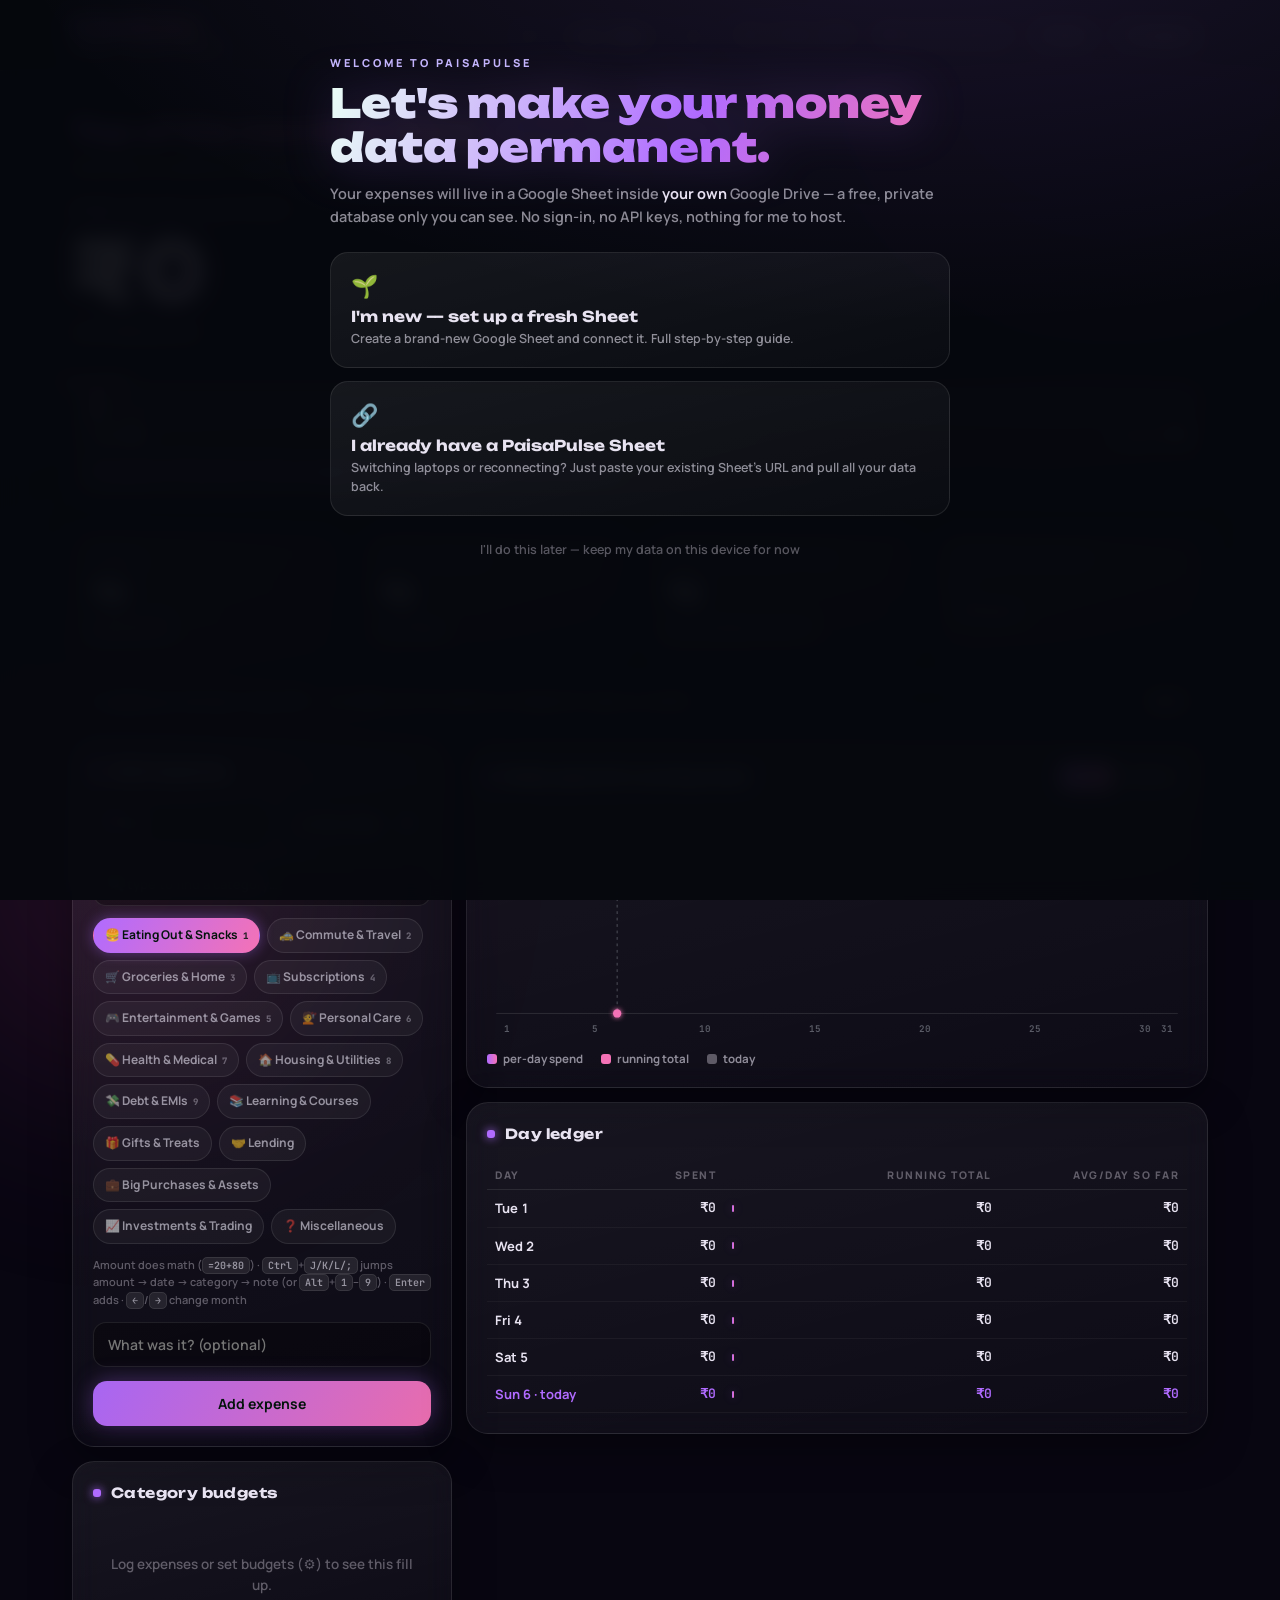
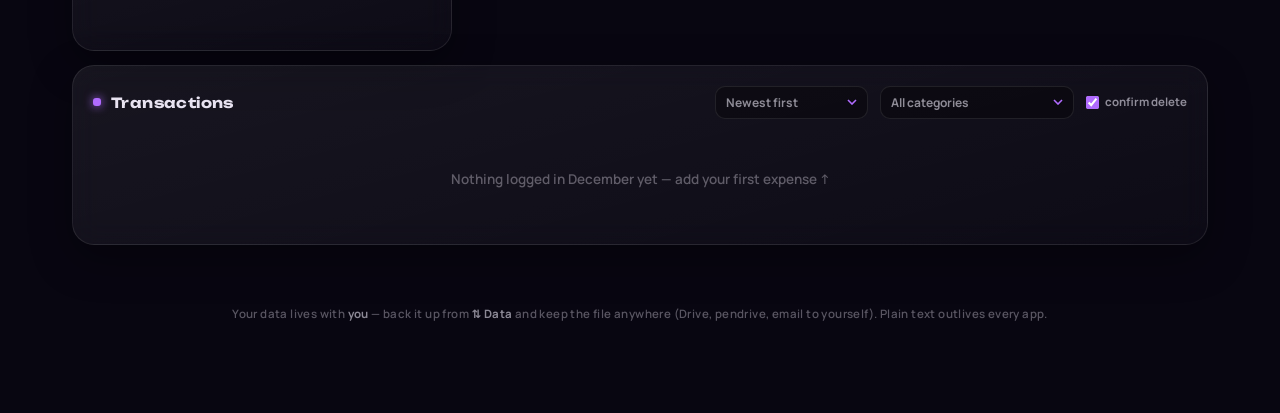
==== src/index.html @ a3852373 "Refactor: split monolith into src/ with OOP class structure + build.py - src/index.html     HTML ske" ====
<!DOCTYPE html>
<html lang="en">
<head>
<meta charset="UTF-8">
<meta name="viewport" content="width=device-width, initial-scale=1.0">
<title>PaisaPulse — money, made visible</title>
<link rel="preconnect" href="https://fonts.googleapis.com">
<link rel="preconnect" href="https://fonts.gstatic.com" crossorigin>
<link href="https://fonts.googleapis.com/css2?family=Unbounded:wght@500;700;900&family=Manrope:wght@400;500;600;700;800&family=JetBrains+Mono:wght@400;500;700;800&display=swap" rel="stylesheet">
<link rel="stylesheet" href="css/styles.css">
</head>
<body class="pace-ok">
<div class="aura"></div><div class="grain"></div><canvas id="cursorFx"></canvas>

<header>
  <div class="head-in">
    <div class="brand">PaisaPulse<small>money, made visible</small></div>
    <div class="month-nav">
      <button id="prevM" aria-label="Previous month">‹</button>
      <button id="monthLabel" class="month-label" aria-haspopup="true" title="Pick a month">—</button>
      <button id="nextM" aria-label="Next month">›</button>
      <div id="monthPicker" class="month-picker" hidden>
        <div class="mp-head"><button id="mpPrevY" aria-label="Previous year">‹</button><span id="mpYear">—</span><button id="mpNextY" aria-label="Next year">›</button></div>
        <div class="mp-grid" id="mpGrid"></div>
        <button class="mp-today" id="mpToday">⌂ Jump to this month</button>
      </div>
    </div>
    <div class="head-actions">
      <span class="today-pill" id="todayPill" title="Today"></span>
      <span class="badge" id="saveBadge"><span class="dot"></span><span id="saveBadgeTxt">checking…</span></span>
      <button id="btnData">⇅ Data</button>
      <button id="btnSettings">⚙ Budgets</button>
    </div>
  </div>
</header>

<div class="wrap">

  <section class="hero">
    <div class="greet" id="greet">
      <span class="greet-line" id="greetLine">Hello</span><button class="greet-edit" id="greetEdit" title="Change your name" aria-label="Change your name">✎</button>
      <div class="greet-tag" id="greetTag"></div>
    </div>
    <div class="eyebrow" id="heroEyebrow">Spent this month</div>
    <div class="hero-amt" id="heroAmt">₹0</div>
    <div class="hero-sub" id="heroSub"></div>
  </section>

  <section class="card rail-card">
    <div class="rail">
      <div class="rail-fill" id="railFill" style="width:0%"></div>
      <div class="rail-proj" id="railProj" style="left:0%"></div>
    </div>
    <div class="rail-meta">
      <span>spent <b id="railSpent">₹0</b></span>
      <span id="railRight">budget <b id="railBudget">—</b></span>
    </div>
    <div id="paceMsg" class="ok"></div>
  </section>

  <section class="stats">
    <div class="card stat"><div class="lbl">Today</div><div class="val" id="todayAmt">₹0</div><div class="sub" id="todaySub"></div></div>
    <div class="card stat"><div class="lbl">Daily average</div><div class="val" id="avgAmt">₹0</div><div class="sub" id="avgSub"></div></div>
    <div class="card stat"><div class="lbl">Projected month-end</div><div class="val" id="projAmt">₹0</div><div class="sub" id="projSub"></div></div>
    <div class="card stat"><div class="lbl">Biggest category</div><div class="val" id="topCat" style="font-size:18px;line-height:1.3">—</div><div class="sub" id="topCatSub"></div></div>
  </section>

  <div id="seedBanner" class="note-banner" hidden>
    <span>✦ Loaded your full history (Sep 2025 → Jun 2026) with the cleaned-up categories to get you started.</span>
    <button id="seedDismiss">Got it</button>
  </div>

  <div class="grid">
    <div class="col">
      <section class="card">
        <h2><span class="spark"></span>Add expense</h2>
        <div class="amt-row">
          <div class="amt-in"><span>₹</span><input id="amt" inputmode="text" placeholder="0" autocomplete="off"></div>
          <input type="date" id="date">
        </div>
        <div class="calc-hint" id="calcHint" hidden></div>
        <div class="cat-pick">
          <input id="catSearch" placeholder="🔍 type to find a category…" autocomplete="off">
          <div class="cat-suggest" id="catSuggest" hidden></div>
        </div>
        <div class="chips" id="catChips"></div>
        <div class="kbd-hint" id="kbdHint"></div>
        <input id="note" class="field-gap" placeholder="What was it? (optional)" autocomplete="off">
        <button class="btn-glow" id="btnAdd">Add expense</button>
      </section>

      <section class="card">
        <h2><span class="spark"></span>Category budgets</h2>
        <div id="budgetList"></div>
      </section>
    </div>

    <div class="col">
      <section class="card">
        <h2 class="chart-head"><span class="h2-title"><span class="spark"></span><span id="chartTitle">Daily spend &amp; running total</span></span>
          <span class="seg" id="chartToggle"><button class="seg-btn on" data-mode="daily">Daily</button><button class="seg-btn" data-mode="monthly">Monthly</button></span>
        </h2>
        <div class="chart-wrap" id="dailyChart"></div>
        <div class="legend" id="chartLegend">
          <span><i style="background:linear-gradient(90deg,var(--pulse),#f472b6)"></i>per-day spend</span>
          <span><i style="background:var(--ice)"></i>running total</span>
          <span><i style="background:var(--ink-faint)"></i>today</span>
        </div>
      </section>

      <section class="card">
        <h2><span class="spark"></span>Day ledger</h2>
        <div class="tbl-scroll">
          <table>
            <thead><tr><th>Day</th><th>Spent</th><th></th><th>Running total</th><th>Avg/day so far</th></tr></thead>
            <tbody id="dayLedger"></tbody>
          </table>
        </div>
      </section>
    </div>
  </div>

  <section class="card" style="margin-top:14px">
    <h2 class="txn-head"><span class="h2-title"><span class="spark"></span>Transactions</span>
      <span class="txn-tools">
        <select id="txnSort" class="mini-select" title="Sort transactions">
          <option value="date-desc">Newest first</option>
          <option value="date-asc">Oldest first</option>
          <option value="amt-desc">Amount: high → low</option>
          <option value="amt-asc">Amount: low → high</option>
          <option value="cat">By category</option>
        </select>
        <select id="txnFilter" class="mini-select" title="Filter by category"></select>
        <label class="chk"><input type="checkbox" id="confirmDel"> confirm delete</label>
      </span>
    </h2>
    <div id="txnList"></div>
  </section>

  <footer>Your data lives with <b>you</b> — back it up from <b>⇅ Data</b> and keep the file anywhere (Drive, pendrive, email to yourself). Plain text outlives every app.</footer>
</div>

<!-- Data modal -->
<dialog id="dataModal">
  <div class="m-head"><h3>Your data, your hands</h3><button class="btn-ghost" data-close>✕</button></div>
  <div class="conn-card">
    <div class="conn-row"><span class="conn-dot off" id="connDot"></span><span id="connTxt">Not connected</span></div>
    <button id="btnChangeConn">Connect Google Drive</button>
  </div>
  <div class="tabs">
    <button class="tab on" data-tab="import">Import</button>
    <button class="tab" data-tab="export">Export / Backup</button>
  </div>
  <div id="tab-import">
    <p class="hint">Migrate from Google Sheets: open a month tab → <code>File → Download → CSV</code> → drop it here. Needs columns like <code>Date, Category, Description, Amount</code> (extra columns are ignored). Dates like <code>2-Jun-2026</code>, <code>2026-06-02</code> or <code>02/06/2026</code> all work. Duplicates are skipped automatically. If Google Drive is connected, imported rows are written to your Sheet too.</p>
    <input type="file" id="csvFile" accept=".csv,text/csv">
    <p class="hint" style="margin-top:14px">…or paste CSV text:</p>
    <textarea id="csvPaste" placeholder="Date,Category,Description,Amount&#10;2-Jun-2026,Dining & Snacks,Office lunch,318"></textarea>
    <div class="m-row"><button class="btn-glow" id="btnImport">Import rows</button></div>
  </div>
  <div id="tab-export" hidden>
    <p class="hint">Your live data syncs to Google Drive when connected (status above). These are extra one-off snapshots. <b>Backup (JSON)</b> = everything: expenses + budgets. <b>CSV</b> = expenses only, opens in any spreadsheet. They download to your <b>Downloads</b> folder.</p>
    <div class="m-row">
      <button class="btn-glow" id="btnBackup">⬇ Backup .json</button>
      <button id="btnCsvOut">⬇ Export .csv</button>
    </div>
    <p class="hint" style="margin-top:14px">If downloads are blocked here, copy from below and save as a file:</p>
    <textarea id="exportBox" readonly placeholder="Click a button above to generate…"></textarea>
    <div class="m-row"><button id="btnCopyExport">Copy to clipboard</button></div>
    <div class="divider"></div>
    <p class="hint">Restore a backup: paste the JSON into the box above, then</p>
    <div class="m-row"><button class="btn-danger" id="btnRestore">Restore from pasted JSON (replaces everything)</button></div>
  </div>
</dialog>

<!-- Budgets / settings modal -->
<dialog id="settingsModal">
  <div class="m-head"><h3>Monthly budgets</h3><button class="btn-ghost" data-close>✕</button></div>
  <p class="hint">Set a total cap, and optionally per-category caps. The page glow + warnings react to your pace against these.</p>
  <div class="set-row"><label><b>Overall monthly budget</b></label><input id="bOverall" inputmode="numeric" placeholder="e.g. 15000"></div>
  <div class="divider"></div>
  <div id="bCats"></div>
  <div class="m-row">
    <button class="btn-glow" id="btnSaveBudgets">Save budgets</button>
  </div>
  <div class="divider"></div>
  <p class="hint" style="margin-bottom:8px"><b>Reset this device</b> — clears only the local copy in this browser. Your Google Sheet (the real database) is <b>never</b> touched; just reload or reconnect to pull everything back. Not connected? Export a backup first.</p>
  <div class="reset-row"><input id="wipeConfirm" placeholder="type RESET to confirm" autocomplete="off"><button class="btn-danger" id="btnWipe" disabled>Reset local copy</button></div>
</dialog>

<div id="toast"><span id="toastMsg"></span><button id="toastAct" hidden>Undo</button></div>

<!-- Onboarding overlay -->
<div id="onboard" class="onboard" hidden>
  <div class="ob-box">
    <div class="ob-eyebrow">Welcome to PaisaPulse</div>
    <h1 class="ob-title">Let's make your money data permanent.</h1>
    <p class="ob-lead">Your expenses will live in a Google Sheet inside <b>your own</b> Google Drive — a free, private database only you can see. No sign-in, no API keys, nothing for me to host.</p>

    <div id="obChoose" class="ob-choose">
      <button class="ob-pick" id="obPickNew">
        <span class="ob-pick-emoji">🌱</span>
        <span class="ob-pick-t">I'm new — set up a fresh Sheet</span>
        <span class="ob-pick-d">Create a brand-new Google Sheet and connect it. Full step-by-step guide.</span>
      </button>
      <button class="ob-pick" id="obPickExisting">
        <span class="ob-pick-emoji">🔗</span>
        <span class="ob-pick-t">I already have a PaisaPulse Sheet</span>
        <span class="ob-pick-d">Switching laptops or reconnecting? Just paste your existing Sheet's URL and pull all your data back.</span>
      </button>
    </div>

    <div id="obFlow" hidden>
      <button class="ob-back" id="obBack">‹ back</button>

      <div class="ob-step" id="obStep1">
        <div class="ob-num">1</div>
        <div class="ob-body">
          <h4>Create your Sheet</h4>
          <p>Open a fresh Google Sheet — this becomes your private database. Name it anything (e.g. "PaisaPulse Data"). Leave it open for step 2.</p>
          <div class="m-row"><button class="btn-glow" id="obNewSheet">📄 Open a blank Google Sheet ↗</button></div>
        </div>
      </div>

      <div class="ob-step" id="obStep2">
        <div class="ob-num">2</div>
        <div class="ob-body">
          <h4>Add the script &amp; deploy it</h4>
          <p>A tiny script turns your Sheet into a private API. In your Sheet open <code>Extensions → Apps Script</code>, delete the sample, paste the script below, and Save.</p>
          <div class="m-row">
            <button class="btn-glow" id="obCopyScript">📋 Copy the script</button>
            <button class="btn-ghost" id="obShowHow">Show deploy steps</button>
          </div>
          <textarea id="scriptCode" class="field-gap" readonly spellcheck="false" style="min-height:120px"></textarea>
          <div class="ob-howto" id="obHowto" hidden>
            <ol>
              <li>In your Sheet: <code>Extensions → Apps Script</code></li>
              <li>Delete the sample code, paste the script above, click <b>Save</b> 💾</li>
              <li><code>Deploy → New deployment</code> → select type <b>Web app</b></li>
              <li>Execute as <b>Me</b>, Who has access <b>Anyone</b> → <b>Deploy</b></li>
              <li>Authorize when prompted, then <b>copy the Web app URL</b> (ends in <code>/exec</code>)</li>
            </ol>
          </div>
        </div>
      </div>

      <div class="ob-step" id="obStep3">
        <div class="ob-num" id="obStep3Num">3</div>
        <div class="ob-body">
          <h4 id="obStep3Title">Paste your URL</h4>
          <p id="obStep3Desc">Paste the Web app URL below and connect — I'll verify it can talk to your Sheet before saving anything.</p>
          <input id="cloudUrlInput" class="field-gap" placeholder="https://script.google.com/macros/s/…/exec" autocomplete="off">
          <div class="m-row"><button class="btn-glow" id="obConnect">Connect &amp; verify</button></div>
          <div class="ob-verify" id="obVerify"></div>
        </div>
      </div>
    </div>

    <button class="ob-skip" id="obSkip">I'll do this later — keep my data on this device for now</button>
  </div>
</div>

<!-- Apps Script source (non-executing template — shown/copied during onboarding) -->
<script type="text/plain" id="ppScriptSrc">/*** PaisaPulse — Google Apps Script backend (bind this to your Sheet) ***/
var SHEET_EXP = 'Expenses';
var SHEET_BUD = 'Budgets';
var HEADERS   = ['ID','Date','Category','Note','Amount','CreatedAt'];

function doGet(e){
  return json(readAll());
}

function doPost(e){
  var lock = LockService.getScriptLock();
  try { lock.waitLock(20000); } catch(err){ return json({ok:false, error:'busy, try again'}); }
  try {
    var body = JSON.parse((e && e.postData && e.postData.contents) || '{}');
    switch (body.action) {
      case 'ping':    return json({ok:true});
      case 'add':     addRow(body.expense);                                  return json({ok:true});
      case 'delete':  return json({ok:true, deleted: deleteRow(body.id)});
      case 'budgets': writeBudgets(body.budgets || {});                      return json({ok:true});
      case 'import':  return json(merge({ok:true}, importRows(body.expenses || [], body.replace === true)));
      default:        return json({ok:false, error:'unknown action'});
    }
  } catch (err) {
    return json({ok:false, error: String(err)});
  } finally {
    lock.releaseLock();
  }
}

function ss(){ return SpreadsheetApp.getActiveSpreadsheet(); }

function expSheet(){
  var s = ss(), sh = s.getSheetByName(SHEET_EXP);
  if (!sh) { sh = s.getSheets()[0]; sh.setName(SHEET_EXP); }
  if (sh.getLastRow() === 0) {
    sh.getRange(1,1,1,HEADERS.length).setValues([HEADERS]).setFontWeight('bold');
    sh.getRange('B:B').setNumberFormat('@');
    sh.setFrozenRows(1);
  }
  return sh;
}

function budSheet(){
  var s = ss(), sh = s.getSheetByName(SHEET_BUD);
  if (!sh) sh = s.insertSheet(SHEET_BUD);
  if (sh.getLastRow() === 0) sh.getRange(1,1,1,2).setValues([['Key','Value']]).setFontWeight('bold');
  return sh;
}

function readAll(){
  var sh = expSheet(), last = sh.getLastRow(), expenses = [];
  if (last > 1) {
    var vals = sh.getRange(2,1,last-1,HEADERS.length).getValues();
    for (var i=0;i<vals.length;i++){
      var r = vals[i];
      if (r[0]==='' && r[1]==='' && r[4]==='') continue;
      expenses.push({ id: String(r[0]), date: fmtDate(r[1]), cat: String(r[2]),
        note: String(r[3]), amount: Number(r[4]) || 0, createdAt: r[5] ? String(r[5]) : '' });
    }
  }
  return {ok:true, expenses: expenses, budgets: readBudgets()};
}

function readBudgets(){
  var sh = budSheet(), last = sh.getLastRow(), out = {overall:null, cats:{}};
  if (last > 1) {
    var vals = sh.getRange(2,1,last-1,2).getValues();
    for (var i=0;i<vals.length;i++){
      var k = String(vals[i][0]), v = vals[i][1];
      if (k === 'overall') out.overall = (v === '' ? null : Number(v));
      else if (k) out.cats[k] = Number(v) || 0;
    }
  }
  return out;
}

function addRow(exp){
  if (!exp) return;
  var sh = expSheet();
  if (exp.id && findRowById(sh, exp.id) > 0) return;
  sh.appendRow([ exp.id || '', fmtDate(exp.date), exp.cat || '', exp.note || '',
                 Number(exp.amount) || 0, exp.createdAt || new Date().toISOString() ]);
}

function deleteRow(id){
  var sh = expSheet(), row = findRowById(sh, id);
  if (row > 0) { sh.deleteRow(row); return 1; }
  return 0;
}

function importRows(rows, replace){
  var sh = expSheet();
  if (replace) { var l = sh.getLastRow(); if (l > 1) sh.deleteRows(2, l-1); }
  var seen = {}, last = sh.getLastRow();
  if (last > 1) {
    var ex = sh.getRange(2,1,last-1,HEADERS.length).getValues();
    for (var i=0;i<ex.length;i++){ seen['id:'+String(ex[i][0])] = true; seen[sig(ex[i])] = true; }
  }
  var out = [], added = 0, skipped = 0;
  for (var j=0;j<rows.length;j++){
    var e = rows[j], row = [ e.id||'', fmtDate(e.date), e.cat||'', e.note||'',
                             Number(e.amount)||0, e.createdAt || new Date().toISOString() ];
    if (seen['id:'+String(e.id)] || seen[sig(row)]) { skipped++; continue; }
    seen['id:'+String(e.id)] = true; seen[sig(row)] = true;
    out.push(row); added++;
  }
  if (out.length) sh.getRange(sh.getLastRow()+1, 1, out.length, HEADERS.length).setValues(out);
  return {added: added, skipped: skipped};
}

function writeBudgets(b){
  var sh = budSheet(), last = sh.getLastRow();
  if (last > 1) sh.deleteRows(2, last-1);
  var rows = [];
  if (b.overall != null && b.overall !== '') rows.push(['overall', Number(b.overall)]);
  var cats = b.cats || {};
  for (var k in cats) if (cats.hasOwnProperty(k)) rows.push([k, Number(cats[k]) || 0]);
  if (rows.length) sh.getRange(2,1,rows.length,2).setValues(rows);
}

function findRowById(sh, id){
  var last = sh.getLastRow(); if (last < 2) return -1;
  var ids = sh.getRange(2,1,last-1,1).getValues();
  for (var i=0;i<ids.length;i++) if (String(ids[i][0]) === String(id)) return i+2;
  return -1;
}
function sig(r){ return [fmtDate(r[1]), r[2], r[3], Number(r[4])||0].join('|'); }
function fmtDate(v){
  if (v instanceof Date){
    return v.getFullYear() + '-' + ('0'+(v.getMonth()+1)).slice(-2) + '-' + ('0'+v.getDate()).slice(-2);
  }
  return String(v || '');
}
function merge(a,b){ for (var k in b) if (b.hasOwnProperty(k)) a[k]=b[k]; return a; }
function json(obj){
  return ContentService.createTextOutput(JSON.stringify(obj)).setMimeType(ContentService.MimeType.JSON);
}
</script>

<script src="js/config.js"></script>
<script src="js/storage.js"></script>
<script src="js/calculator.js"></script>
<script src="js/cloud.js"></script>
<script src="js/search.js"></script>
<script src="js/chart.js"></script>
<script src="js/renderer.js"></script>
<script src="js/effects.js"></script>
<script src="js/keyboard.js"></script>
<script src="js/ui.js"></script>
<script src="js/app.js"></script>
</body>
</html>
---- src/css/styles.css ----
:root{
  --void:#080611;
  --ink:rgba(245,240,255,.94);
  --ink-dim:rgba(245,240,255,.56);
  --ink-faint:rgba(245,240,255,.34);
  --pulse:#b06bff;        /* primary — violet */
  --pulse-soft:rgba(176,107,255,.15);
  --ice:#f472b6;          /* secondary — pink */
  --gold:#fcd34d;         /* golden accent */
  --ember:#fbbf24;        /* drifting (warn) — gold */
  --burn:#fb6f92;         /* over budget — rose */
  --lilac:#c4b5fd;        /* accent */
  --glass:rgba(255,255,255,.045);
  --glass-hi:rgba(255,255,255,.085);
  --line:rgba(255,255,255,.09);
  --radius:22px;
  --mono:'JetBrains Mono',ui-monospace,monospace;
  --body:'Manrope',system-ui,sans-serif;
  --disp:'Unbounded',var(--body);
}
*{box-sizing:border-box;margin:0;padding:0}
[hidden]{display:none!important}   /* the hidden attribute must win over flex/grid display rules */
html{scroll-behavior:smooth}
body{
  background:var(--void);
  color:var(--ink);
  font-family:var(--body);
  font-size:15px;
  line-height:1.55;
  min-height:100vh;
  overflow-x:hidden;
}
/* ---------- PACE AURA (signature) ---------- */
.aura{position:fixed;inset:0;z-index:-1;pointer-events:none;transition:opacity 2s ease}
.aura::before,.aura::after{
  content:"";position:absolute;border-radius:50%;filter:blur(110px);
  transition:background 2.5s ease,opacity 2.5s ease;
}
.aura::before{width:62vw;height:62vw;top:-28vw;right:-18vw;opacity:.34}
.aura::after{width:48vw;height:48vw;bottom:-22vw;left:-14vw;opacity:.22}
body.pace-ok .aura::before{background:radial-gradient(circle,#7c3aed,transparent 70%)}
body.pace-ok .aura::after{background:radial-gradient(circle,#be3a8e,transparent 70%)}
body.pace-warn .aura::before{background:radial-gradient(circle,#a16207,transparent 70%)}
body.pace-warn .aura::after{background:radial-gradient(circle,#854d0e,transparent 70%)}
body.pace-over .aura::before{background:radial-gradient(circle,#9d174d,transparent 70%)}
body.pace-over .aura::after{background:radial-gradient(circle,#831843,transparent 70%)}
.grain{position:fixed;inset:0;z-index:-1;pointer-events:none;opacity:.5;
  background-image:radial-gradient(rgba(255,255,255,.022) 1px,transparent 1px);
  background-size:26px 26px;}

.wrap{max-width:1180px;margin:0 auto;padding:0 22px 90px}

/* ---------- HEADER ---------- */
header{
  position:sticky;top:0;z-index:50;
  backdrop-filter:blur(18px);-webkit-backdrop-filter:blur(18px);
  background:rgba(6,8,13,.72);
  border-bottom:1px solid var(--line);
}
.head-in{max-width:1180px;margin:0 auto;padding:14px 22px;display:flex;align-items:center;gap:16px;flex-wrap:wrap}
.brand{font-family:var(--disp);font-weight:900;font-size:17px;letter-spacing:.5px;
  background:linear-gradient(100deg,var(--pulse),var(--ice) 60%,var(--gold));
  -webkit-background-clip:text;background-clip:text;color:transparent;
  filter:drop-shadow(0 0 14px rgba(176,107,255,.45));white-space:nowrap}
.brand small{display:block;font-family:var(--body);font-weight:600;font-size:10px;letter-spacing:2.5px;
  text-transform:uppercase;color:var(--ink-faint);-webkit-text-fill-color:var(--ink-faint)}
.month-nav{display:flex;align-items:center;gap:6px;margin-left:auto;position:relative}
#prevM,#nextM{width:34px;height:34px;border-radius:11px;flex:none}
.month-label{font-family:var(--mono);font-weight:700;font-size:14px;min-width:120px;text-align:center;color:var(--ink);height:34px}
.month-label:hover{border-color:rgba(176,107,255,.45);color:var(--ink)}
.head-actions{display:flex;gap:8px;align-items:center;flex-wrap:wrap}
.badge{
  font-size:11px;font-weight:700;padding:6px 11px;border-radius:999px;
  border:1px solid var(--line);color:var(--ink-dim);background:var(--glass);
  display:inline-flex;align-items:center;gap:6px;white-space:nowrap}
.badge .dot{width:7px;height:7px;border-radius:50%;background:var(--pulse);box-shadow:0 0 8px var(--pulse)}
.badge.warn .dot{background:var(--ember);box-shadow:0 0 8px var(--ember)}

/* ---------- BUTTONS ---------- */
button{
  font-family:var(--body);font-weight:700;font-size:13px;color:var(--ink);
  background:var(--glass);border:1px solid var(--line);border-radius:13px;
  padding:9px 15px;cursor:pointer;transition:transform .15s ease,background .2s,border-color .2s,box-shadow .2s;
}
button:hover{background:var(--glass-hi);transform:translateY(-1px)}
button:active{transform:translateY(0)}
button:focus-visible,input:focus-visible,select:focus-visible,textarea:focus-visible{
  outline:2px solid var(--pulse);outline-offset:2px}
.btn-glow{
  background:linear-gradient(120deg,rgba(176,107,255,.95),rgba(244,114,182,.95));
  color:#04140d;border:none;
  box-shadow:0 0 22px rgba(176,107,255,.35),0 6px 18px rgba(0,0,0,.4);
}
.btn-glow:hover{box-shadow:0 0 32px rgba(176,107,255,.55),0 8px 22px rgba(0,0,0,.45);background:linear-gradient(120deg,#c98bff,#f472b6)}
.btn-ghost{background:transparent}
.btn-danger{border-color:rgba(251,113,133,.4);color:var(--burn)}
.btn-danger:hover{background:rgba(251,113,133,.1)}

/* ---------- HERO ---------- */
.hero{padding:40px 0 10px;text-align:left}
.greet{margin-bottom:22px}
.greet-line{font-family:var(--disp);font-weight:700;font-size:clamp(19px,2.7vw,26px);
  background:linear-gradient(100deg,var(--pulse),var(--ice) 62%,var(--gold));
  -webkit-background-clip:text;background-clip:text;color:transparent}
.greet-edit{font-size:11px;padding:4px 9px;border-radius:9px;margin-left:9px;vertical-align:middle;
  color:var(--ink-dim);background:var(--glass);border:1px solid var(--line);font-weight:700}
.greet-edit:hover{color:var(--ink);background:var(--glass-hi)}
.greet-tag{font-size:13.5px;font-weight:600;color:var(--ink-dim);margin-top:6px}
.greet-input{font-family:var(--disp);font-weight:700;font-size:clamp(19px,2.7vw,26px);
  width:auto;max-width:280px;padding:3px 12px;display:inline-block;color:var(--ink)}
/* ---------- CURSOR FX (fluid glowing trail) ---------- */
#cursorFx{position:fixed;inset:0;width:100%;height:100%;pointer-events:none;z-index:9998;mix-blend-mode:screen}
.eyebrow{font-size:11px;font-weight:800;letter-spacing:3px;text-transform:uppercase;color:var(--lilac);margin-bottom:10px}
.hero-amt{
  font-family:var(--disp);font-weight:900;font-size:clamp(46px,7.5vw,84px);line-height:1.04;
  background:linear-gradient(110deg,#fdf0ff 6%,var(--pulse) 42%,var(--ice) 72%,var(--gold));
  -webkit-background-clip:text;background-clip:text;color:transparent;
  filter:drop-shadow(0 0 30px rgba(176,107,255,.34));
  font-variant-numeric:tabular-nums;
}
body.pace-warn .hero-amt{background:linear-gradient(110deg,#fff7e6 10%,var(--ember) 60%,#fb923c);-webkit-background-clip:text;background-clip:text;filter:drop-shadow(0 0 28px rgba(251,191,36,.3))}
body.pace-over .hero-amt{background:linear-gradient(110deg,#ffe4e6 10%,var(--burn) 60%,#f43f5e);-webkit-background-clip:text;background-clip:text;filter:drop-shadow(0 0 28px rgba(251,113,133,.35))}
.hero-sub{color:var(--ink-dim);font-weight:600;margin-top:8px;font-size:14px}
.hero-sub b{color:var(--ink)}

/* pace rail */
.rail-card{margin-top:26px}
.rail{position:relative;height:14px;border-radius:999px;background:rgba(255,255,255,.06);overflow:visible;border:1px solid var(--line)}
.rail-fill{position:absolute;left:0;top:0;bottom:0;border-radius:999px;
  background:linear-gradient(90deg,var(--pulse),var(--ice));
  box-shadow:0 0 18px rgba(176,107,255,.5);transition:width 1.1s cubic-bezier(.22,1,.36,1)}
body.pace-warn .rail-fill{background:linear-gradient(90deg,var(--ember),#fb923c);box-shadow:0 0 18px rgba(251,191,36,.5)}
body.pace-over .rail-fill{background:linear-gradient(90deg,var(--burn),#f43f5e);box-shadow:0 0 18px rgba(251,113,133,.55)}
.rail-proj{position:absolute;top:-7px;width:2px;height:28px;background:var(--ice);box-shadow:0 0 10px var(--ice);transition:left 1.1s cubic-bezier(.22,1,.36,1)}
.rail-proj::after{content:"projected";position:absolute;top:-20px;left:50%;transform:translateX(-50%);
  font-size:10px;font-weight:800;letter-spacing:1px;text-transform:uppercase;color:var(--ice);white-space:nowrap}
.rail-meta{display:flex;justify-content:space-between;margin-top:12px;font-size:12px;color:var(--ink-dim);font-weight:600}
.rail-meta b{font-family:var(--mono);color:var(--ink)}
#paceMsg{margin-top:14px;font-weight:700;font-size:14px}
#paceMsg.ok{color:var(--pulse)}#paceMsg.warn{color:var(--ember)}#paceMsg.over{color:var(--burn)}

/* ---------- STAT GRID ---------- */
.stats{display:grid;grid-template-columns:repeat(auto-fit,minmax(170px,1fr));gap:14px;margin-top:28px}
.card{
  background:linear-gradient(165deg,rgba(255,255,255,.065),rgba(255,255,255,.022));
  border:1px solid var(--line);border-radius:var(--radius);
  padding:20px;backdrop-filter:blur(14px);-webkit-backdrop-filter:blur(14px);
  box-shadow:0 14px 40px rgba(0,0,0,.35);
}
.stat .lbl{font-size:11px;font-weight:800;letter-spacing:2px;text-transform:uppercase;color:var(--ink-faint)}
.stat .val{font-family:var(--mono);font-weight:800;font-size:26px;margin-top:6px;font-variant-numeric:tabular-nums}
.stat .sub{font-size:12px;color:var(--ink-dim);margin-top:4px;font-weight:600}
.up{color:var(--burn)}.down{color:var(--pulse)}

/* ---------- MAIN GRID ---------- */
.grid{display:grid;grid-template-columns:380px 1fr;gap:14px;margin-top:14px;align-items:start}
@media(max-width:920px){.grid{grid-template-columns:1fr}}
.col{display:flex;flex-direction:column;gap:14px;min-width:0}
h2{font-family:var(--disp);font-weight:700;font-size:14px;letter-spacing:.4px;margin-bottom:16px;display:flex;align-items:center;gap:10px}
h2 .spark{width:8px;height:8px;border-radius:3px;background:var(--pulse);box-shadow:0 0 10px var(--pulse);flex:none}

/* ---------- ADD EXPENSE ---------- */
.amt-row{display:flex;gap:10px}
.amt-in{position:relative;flex:1}
.amt-in span{position:absolute;left:14px;top:50%;transform:translateY(-50%);font-family:var(--mono);font-weight:800;font-size:20px;color:var(--pulse)}
input,select,textarea{
  width:100%;background:rgba(0,0,0,.32);border:1px solid var(--line);border-radius:13px;
  color:var(--ink);font-family:var(--body);font-weight:600;font-size:14px;padding:12px 14px;
  transition:border-color .2s, box-shadow .2s}
input:focus,textarea:focus{border-color:rgba(176,107,255,.55);box-shadow:0 0 0 3px rgba(176,107,255,.12)}
#amt{font-family:var(--mono);font-weight:800;font-size:20px;padding-left:34px}
#date{font-family:var(--mono);font-size:13px;color-scheme:dark;width:auto}
.chips{display:flex;flex-wrap:wrap;gap:7px;margin:12px 0}
.chip{
  font-size:12px;font-weight:700;padding:7px 11px;border-radius:999px;
  background:var(--glass);border:1px solid var(--line);cursor:pointer;color:var(--ink-dim);
  transition:all .15s ease;user-select:none}
.chip:hover{color:var(--ink);border-color:rgba(255,255,255,.2)}
.chip.on{color:#04140d;background:linear-gradient(120deg,var(--pulse),#f472b6);border-color:transparent;
  box-shadow:0 0 14px rgba(176,107,255,.4)}
.field-gap{margin-top:10px}
#btnAdd{width:100%;margin-top:14px;padding:13px;font-size:14px;border-radius:14px}

/* ---------- BUDGET LIST ---------- */
.b-row{display:flex;align-items:center;gap:10px;padding:9px 0;border-bottom:1px solid rgba(255,255,255,.05)}
.b-row:last-child{border-bottom:none}
.b-emoji{flex:none;width:26px;text-align:center}
.b-name{flex:1;min-width:0;font-weight:700;font-size:12.5px;white-space:nowrap;overflow:hidden;text-overflow:ellipsis}
.b-bar{flex:1.4;height:8px;border-radius:99px;background:rgba(255,255,255,.07);overflow:hidden}
.b-fill{height:100%;border-radius:99px;background:linear-gradient(90deg,var(--pulse),#f472b6);transition:width .9s cubic-bezier(.22,1,.36,1)}
.b-fill.warn{background:linear-gradient(90deg,var(--ember),#fb923c)}
.b-fill.over{background:linear-gradient(90deg,var(--burn),#f43f5e)}
.b-amt{font-family:var(--mono);font-size:12px;font-weight:700;white-space:nowrap;color:var(--ink-dim)}
.b-amt b{color:var(--ink)}

/* ---------- CHART ---------- */
.chart-wrap{width:100%}
.chart-wrap svg{width:100%;height:auto;display:block}
.legend{display:flex;gap:18px;margin-top:10px;font-size:11.5px;font-weight:700;color:var(--ink-dim);flex-wrap:wrap}
.legend i{display:inline-block;width:10px;height:10px;border-radius:3px;margin-right:6px;vertical-align:-1px}

/* ---------- DAY LEDGER ---------- */
table{width:100%;border-collapse:collapse;font-size:13px}
th{font-size:10.5px;font-weight:800;letter-spacing:1.5px;text-transform:uppercase;color:var(--ink-faint);
  text-align:right;padding:6px 8px;border-bottom:1px solid var(--line)}
th:first-child{text-align:left}
td{padding:8px;border-bottom:1px solid rgba(255,255,255,.045);text-align:right;
  font-family:var(--mono);font-weight:600;font-variant-numeric:tabular-nums}
td:first-child{text-align:left;font-family:var(--body);font-weight:700}
tr.is-today td{color:var(--pulse)}
.mini{display:inline-block;height:7px;border-radius:99px;background:linear-gradient(90deg,var(--pulse),#f472b6);
  vertical-align:middle;min-width:2px;box-shadow:0 0 8px rgba(176,107,255,.35)}
.tbl-scroll{max-height:380px;overflow-y:auto}
.tbl-scroll::-webkit-scrollbar{width:8px}
.tbl-scroll::-webkit-scrollbar-thumb{background:rgba(255,255,255,.12);border-radius:99px}

/* ---------- TRANSACTIONS ---------- */
.day-h{display:flex;justify-content:space-between;align-items:baseline;margin:18px 0 6px;font-size:12px;font-weight:800;
  letter-spacing:1px;text-transform:uppercase;color:var(--ink-faint)}
.day-h b{font-family:var(--mono);color:var(--ink-dim);letter-spacing:0;text-transform:none}
.txn{display:flex;align-items:center;gap:12px;padding:10px 12px;border-radius:14px;transition:background .15s}
.txn:hover{background:rgba(255,255,255,.04)}
.txn .e{flex:none;width:34px;height:34px;border-radius:11px;background:var(--glass);border:1px solid var(--line);
  display:flex;align-items:center;justify-content:center;font-size:15px}
.txn .t{flex:1;min-width:0}
.txn .t .n{font-weight:700;font-size:13.5px;white-space:nowrap;overflow:hidden;text-overflow:ellipsis}
.txn .t .c{font-size:11px;color:var(--ink-faint);font-weight:600}
.txn .a{font-family:var(--mono);font-weight:800;font-size:14px;white-space:nowrap}
.txn .x{opacity:0;flex:none;width:28px;height:28px;border-radius:9px;padding:0;font-size:14px;line-height:1;color:var(--burn);border-color:transparent;background:transparent}
.txn:hover .x{opacity:.8}.txn .x:hover{opacity:1;background:rgba(251,113,133,.12)}
.empty{padding:34px 10px;text-align:center;color:var(--ink-faint);font-weight:600;font-size:13.5px}

/* ---------- MODALS ---------- */
dialog{
  background:linear-gradient(170deg,#0d1119,#090c12);color:var(--ink);
  border:1px solid var(--line);border-radius:24px;padding:28px;width:min(560px,92vw);
  box-shadow:0 30px 90px rgba(0,0,0,.7)}
dialog::backdrop{background:rgba(3,5,9,.7);backdrop-filter:blur(6px)}
.m-head{display:flex;justify-content:space-between;align-items:center;margin-bottom:18px}
.m-head h3{font-family:var(--disp);font-size:15px;font-weight:700}
.tabs{display:flex;gap:8px;margin-bottom:18px}
.tab{flex:1;text-align:center}
.tab.on{background:linear-gradient(120deg,rgba(176,107,255,.18),rgba(244,114,182,.18));border-color:rgba(176,107,255,.4);color:var(--pulse)}
textarea{font-family:var(--mono);font-size:12px;min-height:130px;resize:vertical}
.hint{font-size:12px;color:var(--ink-dim);line-height:1.6;margin:10px 0;font-weight:600}
.hint code{font-family:var(--mono);color:var(--lilac);font-size:11px}
.m-row{display:flex;gap:10px;margin-top:14px;flex-wrap:wrap}
.m-row button{flex:1}
.set-row{display:flex;align-items:center;gap:10px;margin-bottom:9px}
.set-row label{flex:1;font-weight:700;font-size:13px}
.set-row input{width:130px;font-family:var(--mono);text-align:right}
.divider{height:1px;background:var(--line);margin:18px 0}

/* ---------- CLOUD SYNC STATES ---------- */
.badge.saving .dot{background:var(--ember);box-shadow:0 0 8px var(--ember);animation:pulseDot 1s ease-in-out infinite}
.badge.err .dot{background:var(--burn);box-shadow:0 0 8px var(--burn)}
.badge.synced .dot{background:var(--ice);box-shadow:0 0 8px var(--ice)}
@keyframes pulseDot{0%,100%{opacity:1}50%{opacity:.25}}
@keyframes shimmer{0%{background-position:-300px 0}100%{background-position:300px 0}}
body.loading-cloud .hero-amt,body.loading-cloud .stat .val{
  color:transparent!important;-webkit-text-fill-color:transparent;border-radius:12px;
  background:linear-gradient(90deg,rgba(255,255,255,.05),rgba(255,255,255,.16),rgba(255,255,255,.05));
  background-size:300px 100%;animation:shimmer 1.25s linear infinite;filter:none}
.note-banner.cloud{border-color:rgba(176,107,255,.45);color:var(--ink-dim)}
.note-banner.cloud b{color:var(--ice)}
.note-banner .btn-glow{flex:none;padding:7px 14px}
.conn-row{display:flex;align-items:center;gap:10px;font-size:13px;font-weight:600;color:var(--ink-dim)}
.conn-card{display:flex;align-items:center;gap:12px;flex-wrap:wrap;margin-bottom:18px;padding:13px 15px;
  border:1px solid var(--line);border-radius:14px;background:var(--glass)}
.conn-card .conn-row{flex:1;min-width:0}
.conn-card button{flex:none}
.conn-dot{width:8px;height:8px;border-radius:50%;background:var(--pulse);box-shadow:0 0 8px var(--pulse);flex:none}
.conn-dot.off{background:var(--ink-faint);box-shadow:none}

/* ---------- ONBOARDING ---------- */
.onboard{position:fixed;inset:0;z-index:200;overflow-y:auto;
  background:radial-gradient(120vw 80vh at 72% -12%,rgba(176,107,255,.12),transparent 60%),rgba(6,8,13,.94);
  backdrop-filter:blur(10px);-webkit-backdrop-filter:blur(10px);
  display:flex;align-items:flex-start;justify-content:center;padding:6vh 20px 60px}
.onboard[hidden]{display:none}
.ob-box{max-width:620px;width:100%}
.ob-eyebrow{font-size:11px;font-weight:800;letter-spacing:3px;text-transform:uppercase;color:var(--lilac);margin-bottom:10px}
.ob-title{font-family:var(--disp);font-weight:900;font-size:clamp(27px,5vw,40px);line-height:1.1;
  background:linear-gradient(110deg,#eafff6,var(--pulse) 58%,var(--ice));
  -webkit-background-clip:text;background-clip:text;color:transparent;filter:drop-shadow(0 0 24px rgba(176,107,255,.25))}
.ob-lead{color:var(--ink-dim);font-weight:600;margin:13px 0 24px;font-size:14.5px;line-height:1.6}
.ob-lead b{color:var(--ink)}
.ob-step{display:flex;gap:15px;padding:17px;border-radius:18px;margin-bottom:13px;
  background:linear-gradient(165deg,rgba(255,255,255,.065),rgba(255,255,255,.022));border:1px solid var(--line)}
.ob-num{flex:none;width:32px;height:32px;border-radius:50%;display:flex;align-items:center;justify-content:center;
  font-family:var(--mono);font-weight:800;font-size:14px;color:#04140d;background:linear-gradient(120deg,var(--pulse),#f472b6);
  box-shadow:0 0 14px rgba(176,107,255,.4)}
.ob-body{flex:1;min-width:0}
.ob-body h4{font-family:var(--disp);font-size:14.5px;font-weight:700;margin-bottom:4px}
.ob-body p{font-size:13px;color:var(--ink-dim);font-weight:600;line-height:1.55}
.ob-body .m-row{margin-top:11px}
.ob-howto{margin-top:11px;font-size:12.5px;color:var(--ink-dim);font-weight:600;line-height:1.7;
  border-left:2px solid rgba(176,107,255,.45);padding:2px 0 2px 14px}
.ob-howto code{font-family:var(--mono);color:var(--lilac);font-size:11.5px}
.ob-howto ol{margin:0;padding-left:18px}.ob-howto li{margin:5px 0}
#cloudUrlInput{font-family:var(--mono);font-size:12.5px}
.ob-verify{margin-top:11px;font-weight:700;font-size:12.5px;min-height:18px;line-height:1.5}
.ob-verify.ok{color:var(--pulse)}.ob-verify.err{color:var(--burn)}.ob-verify.busy{color:var(--ember)}
.ob-skip{display:block;text-align:center;margin-top:16px;color:var(--ink-faint);font-weight:600;font-size:12.5px;
  background:none;border:none;width:100%}
.ob-skip:hover{color:var(--ink-dim);background:none;transform:none}
.ob-choose{display:flex;flex-direction:column;gap:13px}
.ob-pick{display:block;text-align:left;padding:18px 20px;border-radius:18px;cursor:pointer;
  background:linear-gradient(165deg,rgba(255,255,255,.065),rgba(255,255,255,.022));border:1px solid var(--line);
  transition:border-color .2s,box-shadow .2s,transform .15s}
.ob-pick:hover{border-color:rgba(176,107,255,.5);box-shadow:0 0 26px rgba(176,107,255,.16);transform:translateY(-2px);background:linear-gradient(165deg,rgba(255,255,255,.08),rgba(255,255,255,.03))}
.ob-pick-emoji{font-size:22px;display:block;margin-bottom:6px}
.ob-pick-t{display:block;font-family:var(--disp);font-weight:700;font-size:15px;color:var(--ink);margin-bottom:4px}
.ob-pick-d{display:block;font-size:12.5px;font-weight:600;color:var(--ink-dim);line-height:1.5}
.ob-back{background:none;border:none;color:var(--ink-faint);font-weight:700;font-size:12.5px;padding:4px 0;margin-bottom:10px}
.ob-back:hover{color:var(--ink-dim);background:none;transform:none}

/* ---------- TOAST ---------- */
#toast{
  position:fixed;bottom:26px;left:50%;transform:translateX(-50%) translateY(20px);
  background:#0e1420;border:1px solid rgba(176,107,255,.4);color:var(--ink);
  padding:12px 18px;border-radius:14px;font-weight:700;font-size:13.5px;
  box-shadow:0 0 30px rgba(176,107,255,.25),0 16px 40px rgba(0,0,0,.6);
  opacity:0;pointer-events:none;transition:all .3s ease;z-index:99;display:flex;gap:14px;align-items:center}
#toast.show{opacity:1;transform:translateX(-50%) translateY(0);pointer-events:auto}
#toast button{padding:5px 12px;font-size:12px}

.note-banner{margin-top:18px;font-size:12.5px;font-weight:600;color:var(--ink-dim);
  border:1px dashed rgba(184,168,255,.35);border-radius:14px;padding:11px 14px;display:flex;gap:10px;align-items:center}
.note-banner button{margin-left:auto;padding:4px 10px;font-size:11px;flex:none}

footer{margin-top:60px;text-align:center;color:var(--ink-faint);font-size:11.5px;font-weight:600;letter-spacing:.4px}
footer b{color:var(--ink-dim)}

@media(prefers-reduced-motion:reduce){
  *,*::before,*::after{animation:none!important;transition:none!important}
}
/* ---------- v1.1 additions ---------- */
.today-pill{font-family:var(--mono);font-size:11px;font-weight:700;color:var(--ink-dim);
  padding:6px 11px;border-radius:999px;border:1px solid var(--line);background:var(--glass);white-space:nowrap}
/* month picker */
.month-picker{position:absolute;top:42px;left:50%;transform:translateX(-50%);z-index:60;width:280px;
  background:linear-gradient(170deg,#140e22,#0c0816);border:1px solid var(--line);border-radius:16px;padding:14px;
  box-shadow:0 26px 70px rgba(0,0,0,.65)}
.mp-head{display:flex;align-items:center;justify-content:space-between;margin-bottom:10px}
.mp-head span{font-family:var(--mono);font-weight:800;font-size:14px}
.mp-head button{width:30px;height:30px;border-radius:9px}
.mp-grid{display:grid;grid-template-columns:repeat(3,1fr);gap:6px}
.mp-grid button{padding:9px 0;font-size:12.5px;font-weight:700;border-radius:10px}
.mp-grid button.cur{background:linear-gradient(120deg,var(--pulse),var(--ice));color:#1a0b2e;border-color:transparent}
.mp-grid button:disabled{opacity:.3;cursor:not-allowed}
.mp-today{width:100%;margin-top:10px;font-size:12px;padding:9px}
/* calculator hint */
.calc-hint{margin-top:8px;font-size:13px;font-weight:700;color:var(--pulse);cursor:pointer;
  display:inline-flex;align-items:center;gap:6px;padding:6px 12px;border-radius:10px;border:1px solid rgba(176,107,255,.35);
  background:var(--pulse-soft);user-select:none}
.calc-hint:hover{background:rgba(176,107,255,.22)}
.calc-hint b{font-family:var(--mono)}
/* keyboard hint + chip key badges */
.kbd-hint{font-size:11px;color:var(--ink-faint);font-weight:600;margin:2px 0 4px}
.kbd-hint kbd{font-family:var(--mono);font-size:10px;background:var(--glass-hi);border:1px solid var(--line);
  border-radius:5px;padding:1px 5px;color:var(--ink-dim)}
.chip .k{font-family:var(--mono);font-size:9px;opacity:.6;margin-left:5px;font-weight:800}
.chip.on .k{opacity:.85}
/* transactions header tools */
.txn-head{justify-content:space-between;flex-wrap:wrap;gap:10px}
.h2-title{display:inline-flex;align-items:center;gap:10px}
.txn-tools{display:inline-flex;align-items:center;gap:12px;font-family:var(--body)}
.mini-select{width:auto;padding:7px 10px;font-size:12px;font-weight:700;border-radius:10px;color:var(--ink-dim);
  background:rgba(0,0,0,.32) url("data:image/svg+xml,%3Csvg xmlns='http://www.w3.org/2000/svg' width='10' height='6' fill='none' stroke='%23b06bff' stroke-width='1.6'%3E%3Cpath d='M1 1l4 4 4-4'/%3E%3C/svg%3E") no-repeat right 10px center;-webkit-appearance:none;appearance:none;padding-right:26px}
.chk{display:inline-flex;align-items:center;gap:6px;font-size:11.5px;font-weight:700;color:var(--ink-dim);cursor:pointer;text-transform:none;letter-spacing:0}
.chk input{width:auto;accent-color:var(--pulse);cursor:pointer}
/* delete confirm state on a txn row */
.txn .x.confirm{opacity:1;width:auto;padding:0 10px;font-size:11px;font-weight:800;color:#1a0b2e;
  background:linear-gradient(120deg,var(--burn),#f43f5e);border-radius:9px}
/* transaction-day group + glow-on-jump */
.txn-day{border-radius:14px;transition:background .4s ease,box-shadow .4s ease}
.txn-day.glow{background:rgba(176,107,255,.10);box-shadow:0 0 0 1px rgba(176,107,255,.4),0 0 26px rgba(176,107,255,.22)}
/* ledger rows clickable */
#dayLedger tr{cursor:pointer}
#dayLedger tr:hover td{color:var(--ink)}
/* budget % */
.b-pct{font-family:var(--mono);font-size:11px;font-weight:800;color:var(--lilac);min-width:38px;text-align:right}
/* safe reset row */
.reset-row{display:flex;gap:10px}
.reset-row input{flex:1;font-family:var(--mono);font-size:13px}
.reset-row button{flex:none}

/* ---------- v1.2: chart toggle, category search, motion ---------- */
.chart-head{justify-content:space-between;flex-wrap:wrap;gap:10px}
.seg{display:inline-flex;background:var(--glass);border:1px solid var(--line);border-radius:11px;padding:3px;gap:2px}
.seg-btn{font-size:11.5px;font-weight:700;padding:5px 12px;border-radius:8px;border:none;background:transparent;color:var(--ink-dim)}
.seg-btn:hover{background:var(--glass-hi);transform:none}
.seg-btn.on{background:linear-gradient(120deg,var(--pulse),var(--ice));color:#1a0b2e}
/* category search + intellisense dropdown */
.cat-pick{position:relative;margin:12px 0 0}
#catSearch{font-size:13px}
.cat-suggest{position:absolute;left:0;right:0;top:calc(100% + 6px);z-index:40;max-height:240px;overflow-y:auto;
  background:linear-gradient(170deg,#150f24,#0c0816);border:1px solid var(--line);border-radius:14px;padding:6px;
  box-shadow:0 22px 60px rgba(0,0,0,.6)}
.cs-item{display:flex;align-items:center;gap:10px;padding:9px 11px;border-radius:10px;cursor:pointer;font-size:13px;font-weight:600;color:var(--ink-dim)}
.cs-item .cs-e{font-size:16px;flex:none}
.cs-item .cs-n b{color:var(--pulse);font-weight:800}
.cs-item.active,.cs-item:hover{background:var(--pulse-soft);color:var(--ink)}
.cs-item .cs-hint{margin-left:auto;font-family:var(--mono);font-size:10px;color:var(--ink-faint)}
/* flat (sorted) transaction rows show their date */
.txn .tdate{font-family:var(--mono);font-size:10.5px;color:var(--ink-faint);font-weight:700;margin-left:2px}
/* ledger row glow when jumped-to from a transaction */
#dayLedger tr.glow td{color:var(--pulse)}
#dayLedger tr.glow{background:rgba(176,107,255,.12);box-shadow:inset 0 0 0 1px rgba(176,107,255,.4)}
#dayLedger tr{transition:background .4s ease}
/* ---------- MOTION ---------- */
@keyframes riseIn{from{opacity:0;transform:translateY(18px)}to{opacity:1;transform:none}}
@keyframes popIn{0%{transform:scale(.85);opacity:.4}100%{transform:scale(1);opacity:1}}
.reveal{opacity:0}
.reveal.in{animation:riseIn .6s cubic-bezier(.22,1,.36,1) both;animation-delay:var(--d,0s)}
.card{transition:transform .25s cubic-bezier(.22,1,.36,1),border-color .25s,box-shadow .25s}
.card:hover{transform:translateY(-3px);border-color:rgba(176,107,255,.28);box-shadow:0 18px 48px rgba(0,0,0,.4),0 0 24px rgba(176,107,255,.08)}
.chip{transition:transform .15s cubic-bezier(.34,1.56,.64,1),background .2s,color .2s,border-color .2s}
.chip:hover{transform:translateY(-2px)}
.chip.on{animation:popIn .28s cubic-bezier(.34,1.56,.64,1)}
.txn{transition:background .15s,transform .15s}
.txn:hover{transform:translateX(3px)}
.stat .val{transition:transform .2s}
.card.stat:hover .val{transform:scale(1.04)}
.spark{animation:sparkPulse 2.6s ease-in-out infinite}
@keyframes sparkPulse{0%,100%{box-shadow:0 0 10px var(--pulse);opacity:1}50%{box-shadow:0 0 16px var(--pulse);opacity:.7}}
@media(prefers-reduced-motion:reduce){
  .reveal,.reveal.in{opacity:1!important;animation:none!important}
  .card:hover,.chip:hover,.txn:hover,.card.stat:hover .val{transform:none}
  .spark{animation:none}
}

@media(max-width:640px){
  .hero{padding-top:34px}
  .head-in{gap:10px}
  .month-nav{margin-left:0;width:100%;justify-content:center;order:3}
  .month-picker{left:auto;right:0;transform:none}
  .txn-tools{width:100%;justify-content:space-between}
}
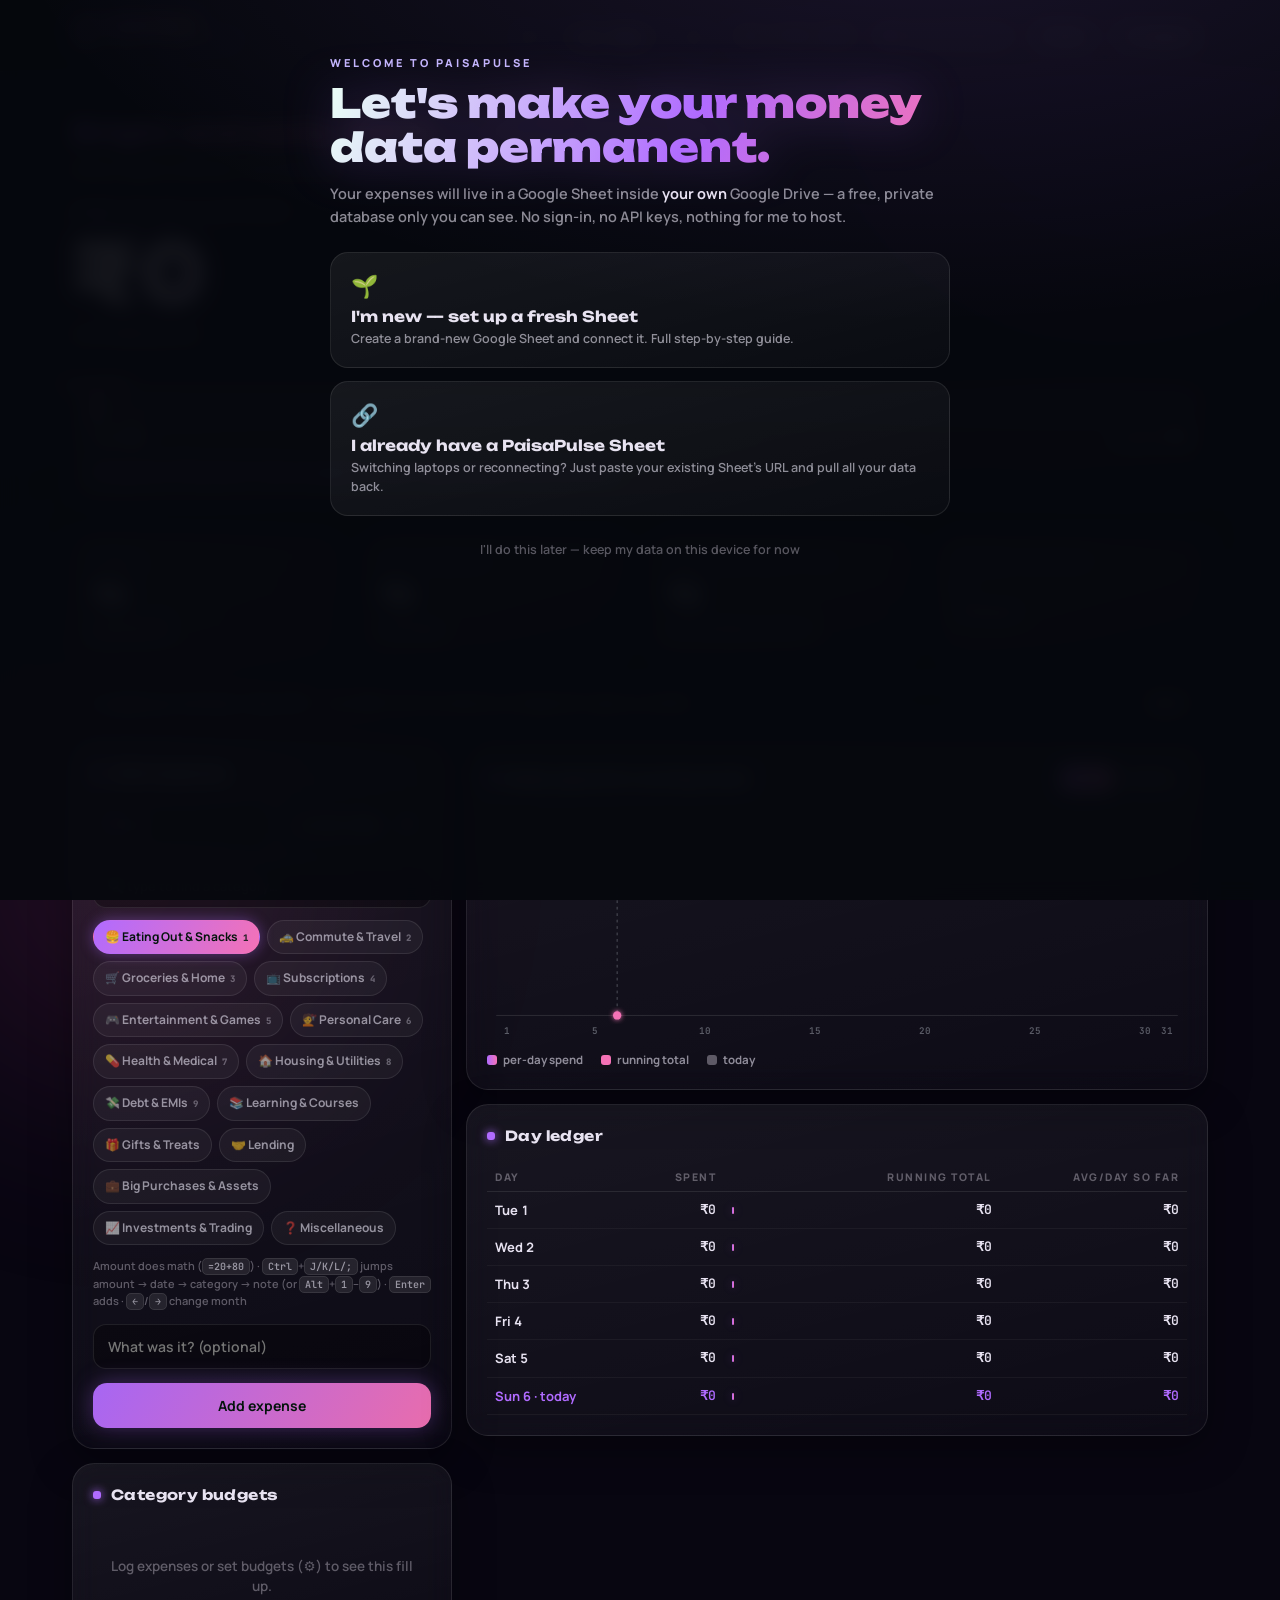
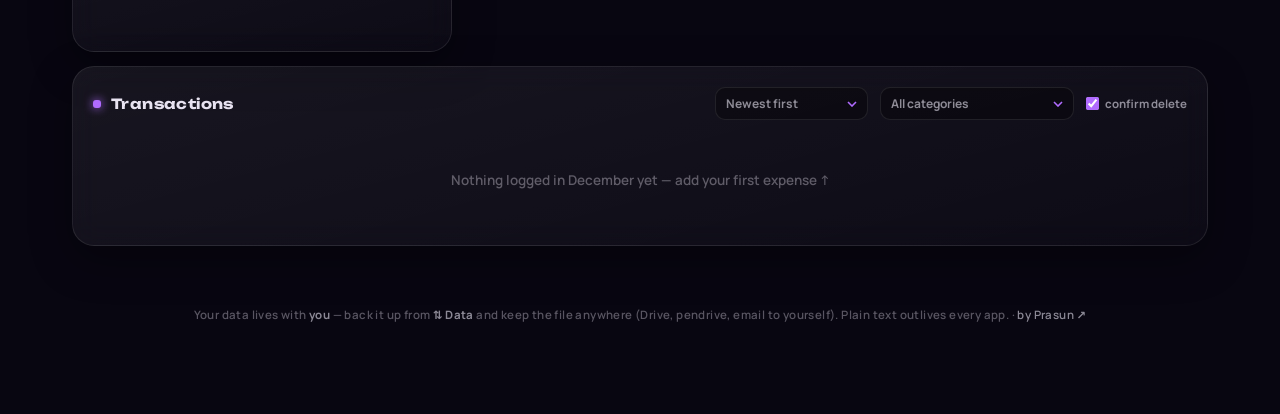
==== commit 5c20e6a0: "Add SVG logo to header, favicon, and footer attribution link - Replace plain-text brand with inline " ====
--- a/src/index.html
+++ b/src/index.html
@@ -7,6 +7,7 @@
 <link rel="preconnect" href="https://fonts.googleapis.com">
 <link rel="preconnect" href="https://fonts.gstatic.com" crossorigin>
 <link href="https://fonts.googleapis.com/css2?family=Unbounded:wght@500;700;900&family=Manrope:wght@400;500;600;700;800&family=JetBrains+Mono:wght@400;500;700;800&display=swap" rel="stylesheet">
+<link rel="icon" type="image/svg+xml" href="data:image/svg+xml,<svg xmlns='http://www.w3.org/2000/svg' viewBox='0 0 32 32'><defs><linearGradient id='g' x1='0' y1='0' x2='1' y2='1'><stop offset='0%25' stop-color='%23b06bff'/><stop offset='100%25' stop-color='%23f472b6'/></linearGradient></defs><rect width='32' height='32' rx='8' fill='%23080611'/><text x='16' y='23' text-anchor='middle' font-family='system-ui,sans-serif' font-weight='900' font-size='20' fill='url(%23g)'>₹</text></svg>">
 <link rel="stylesheet" href="css/styles.css">
 </head>
 <body class="pace-ok">
@@ -14,7 +15,22 @@
 
 <header>
   <div class="head-in">
-    <div class="brand">PaisaPulse<small>money, made visible</small></div>
+    <div class="brand">
+      <svg viewBox="0 0 178 36" width="178" height="36" xmlns="http://www.w3.org/2000/svg" aria-label="PaisaPulse — money, made visible">
+        <defs>
+          <linearGradient id="pp-brand-g" x1="0" y1="0" x2="1" y2="0">
+            <stop offset="0%"   stop-color="#b06bff"/>
+            <stop offset="55%"  stop-color="#f472b6"/>
+            <stop offset="100%" stop-color="#fcd34d"/>
+          </linearGradient>
+        </defs>
+        <rect x="0" y="2" width="28" height="28" rx="7" fill="rgba(176,107,255,.13)" stroke="rgba(176,107,255,.28)" stroke-width="1"/>
+        <text x="14" y="19" text-anchor="middle" font-family="system-ui,sans-serif" font-weight="900" font-size="14" fill="url(#pp-brand-g)">₹</text>
+        <polyline points="3,28 7,28 9,23 11,31 13,26 15.5,28 25,28" stroke="url(#pp-brand-g)" stroke-width="1.2" fill="none" stroke-linecap="round" stroke-linejoin="round" opacity=".72"/>
+        <text x="36" y="15" font-family="'Unbounded',system-ui,sans-serif" font-weight="900" font-size="12" fill="url(#pp-brand-g)">PaisaPulse</text>
+        <text x="36" y="29" font-family="'Manrope',system-ui,sans-serif" font-weight="700" font-size="8.5" fill="rgba(245,240,255,.42)" letter-spacing="2.2">MONEY · MADE VISIBLE</text>
+      </svg>
+    </div>
     <div class="month-nav">
       <button id="prevM" aria-label="Previous month">‹</button>
       <button id="monthLabel" class="month-label" aria-haspopup="true" title="Pick a month">—</button>
@@ -137,7 +153,7 @@
     <div id="txnList"></div>
   </section>
 
-  <footer>Your data lives with <b>you</b> — back it up from <b>⇅ Data</b> and keep the file anywhere (Drive, pendrive, email to yourself). Plain text outlives every app.</footer>
+  <footer>Your data lives with <b>you</b> — back it up from <b>⇅ Data</b> and keep the file anywhere (Drive, pendrive, email to yourself). Plain text outlives every app. · <a href="https://theprasunbanerjee.github.io/" target="_blank" rel="noopener" style="color:var(--ink-dim);text-decoration:none">by Prasun ↗</a></footer>
 </div>
 
 <!-- Data modal -->
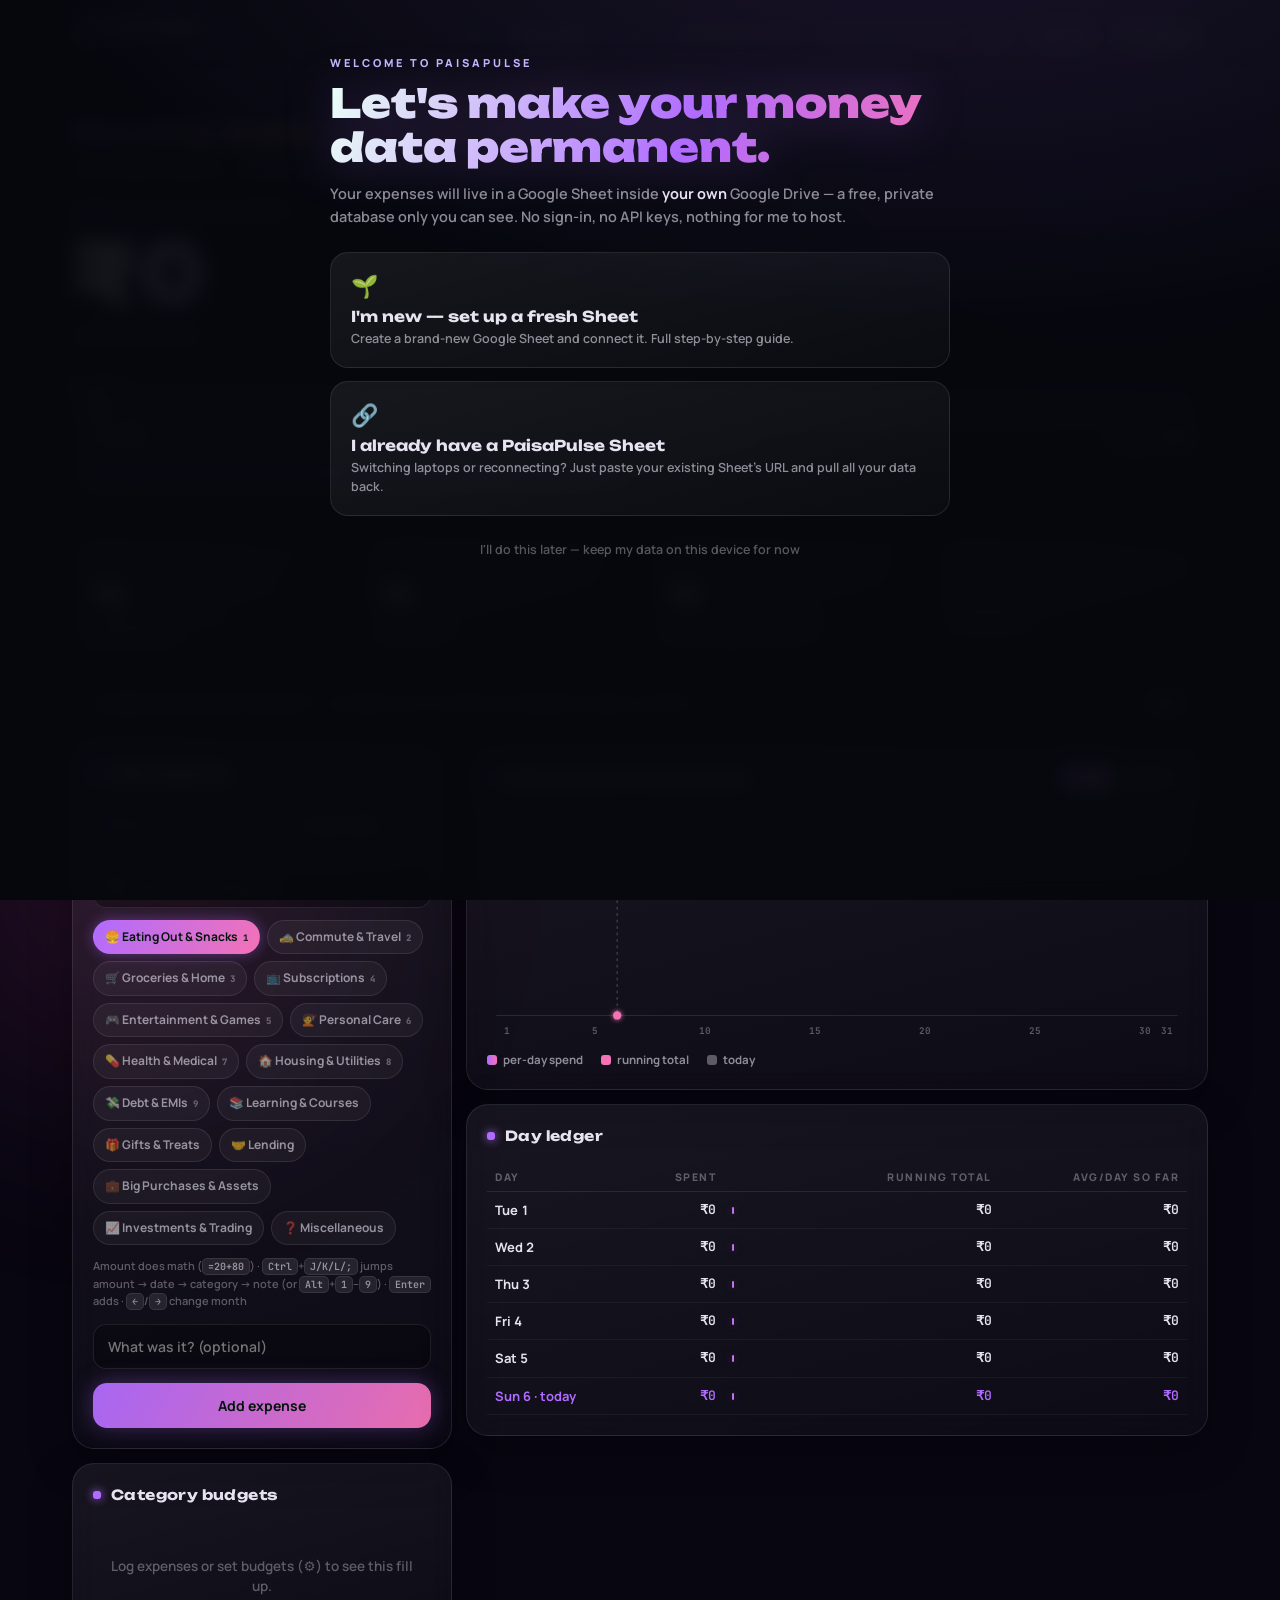
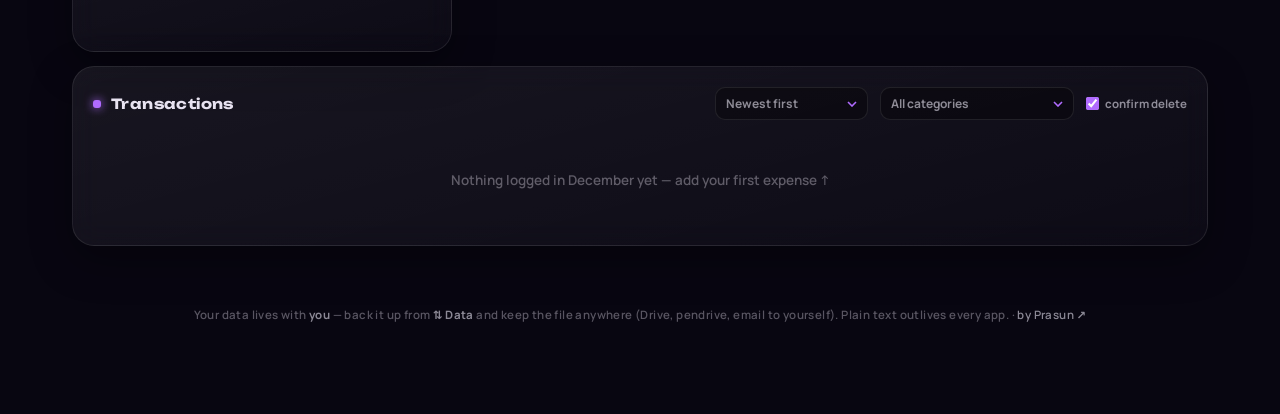
==== commit 6fd5d16d: "Add SaaS-style ambient sound effects throughout the app - New sounds.js with pure sine wave tones on" ====
--- a/src/index.html
+++ b/src/index.html
@@ -44,6 +44,7 @@
     <div class="head-actions">
       <span class="today-pill" id="todayPill" title="Today"></span>
       <span class="badge" id="saveBadge"><span class="dot"></span><span id="saveBadgeTxt">checking…</span></span>
+      <button id="btnSound" title="Toggle sound effects" aria-label="Toggle sound effects">🔊</button>
       <button id="btnData">⇅ Data</button>
       <button id="btnSettings">⚙ Budgets</button>
     </div>
@@ -162,6 +163,7 @@
   <div class="conn-card">
     <div class="conn-row"><span class="conn-dot off" id="connDot"></span><span id="connTxt">Not connected</span></div>
     <button id="btnChangeConn">Connect Google Drive</button>
+    <button id="btnLocateDrive" hidden style="flex-basis:100%;text-align:left;font-size:12px">📂 Locate this on Drive folder</button>
   </div>
   <div class="tabs">
     <button class="tab on" data-tab="import">Import</button>
@@ -416,6 +418,7 @@
 }
 </script>
 
+<script src="js/sounds.js"></script>
 <script src="js/config.js"></script>
 <script src="js/storage.js"></script>
 <script src="js/calculator.js"></script>
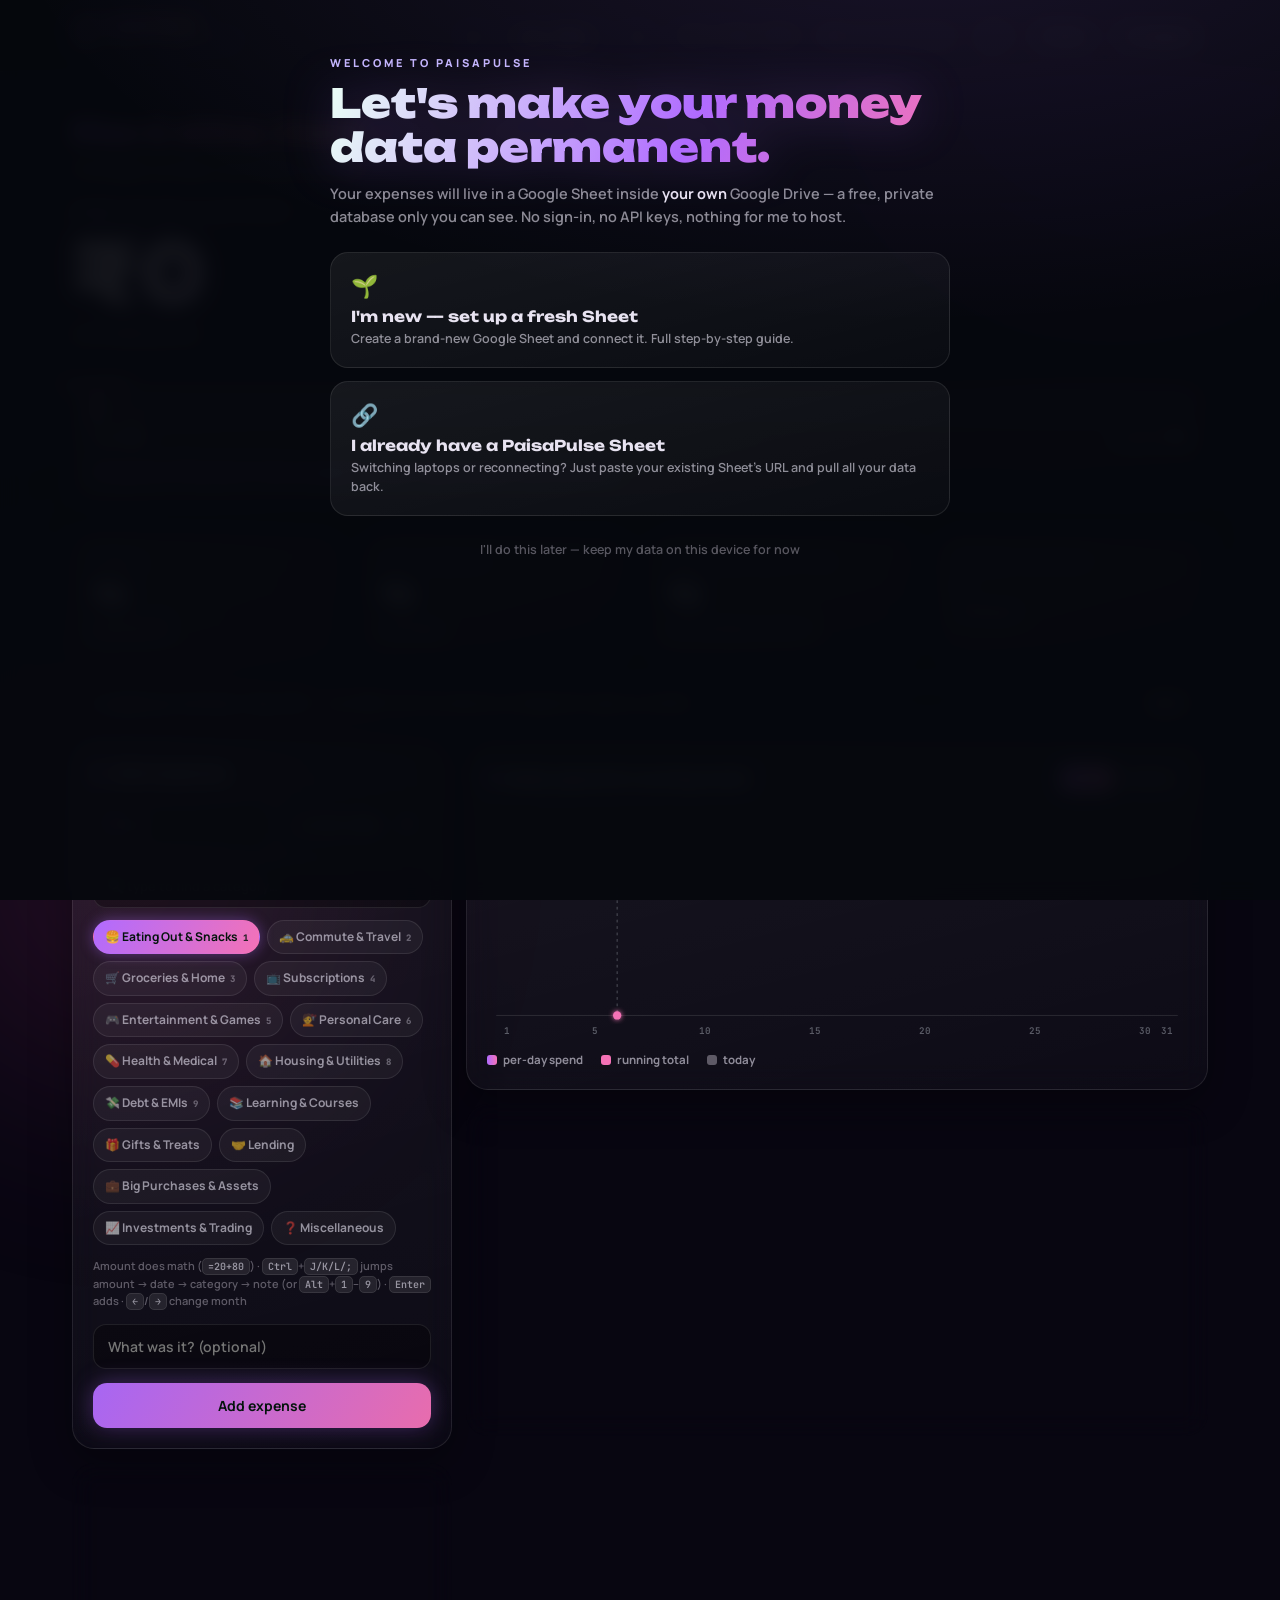
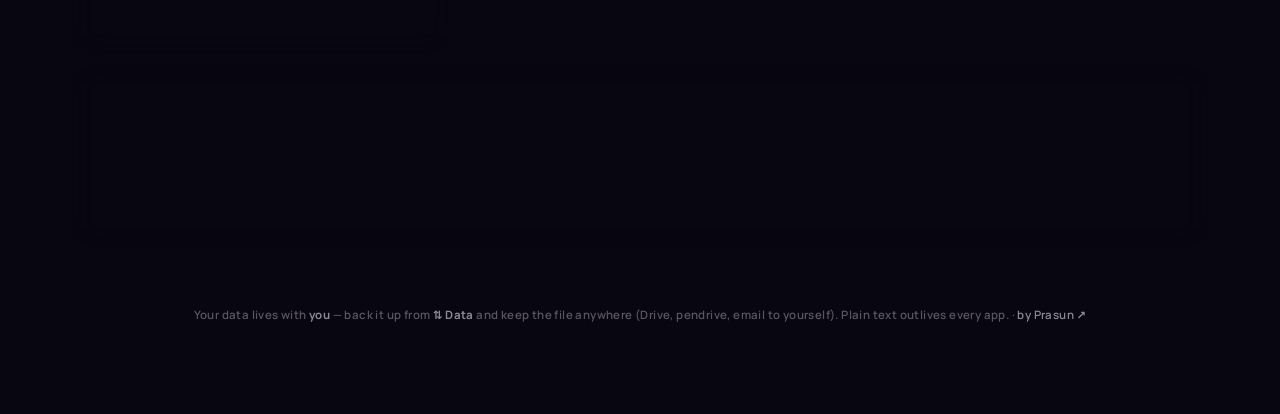
==== commit 3f8c9fb7: "Add edit transactions, fix dropdowns, add monthly print report - Edit (✎) button on every transactio" ====
--- a/src/index.html
+++ b/src/index.html
@@ -149,6 +149,7 @@
         </select>
         <select id="txnFilter" class="mini-select" title="Filter by category"></select>
         <label class="chk"><input type="checkbox" id="confirmDel"> confirm delete</label>
+        <button id="btnReport" style="padding:6px 12px;font-size:12px" title="Print monthly report">📊 Report</button>
       </span>
     </h2>
     <div id="txnList"></div>
@@ -207,6 +208,21 @@
 </dialog>
 
 <div id="toast"><span id="toastMsg"></span><button id="toastAct" hidden>Undo</button></div>
+
+<!-- Edit transaction modal -->
+<dialog id="editModal">
+  <div class="m-head"><h3>Edit transaction</h3><button class="btn-ghost" data-close>✕</button></div>
+  <div class="amt-row">
+    <div class="amt-in"><span>₹</span><input id="editAmt" inputmode="text" placeholder="0" autocomplete="off"></div>
+    <input type="date" id="editDate">
+  </div>
+  <div class="chips" id="editCatChips" style="margin-top:14px"></div>
+  <input id="editNote" class="field-gap" placeholder="What was it? (optional)" autocomplete="off" style="margin-top:10px">
+  <div class="m-row" style="margin-top:16px">
+    <button class="btn-glow" id="btnSaveEdit">Save changes</button>
+    <button data-close>Cancel</button>
+  </div>
+</dialog>
 
 <!-- Onboarding overlay -->
 <div id="onboard" class="onboard" hidden>
--- a/src/css/styles.css
+++ b/src/css/styles.css
@@ -366,8 +366,9 @@
 .txn-head{justify-content:space-between;flex-wrap:wrap;gap:10px}
 .h2-title{display:inline-flex;align-items:center;gap:10px}
 .txn-tools{display:inline-flex;align-items:center;gap:12px;font-family:var(--body)}
-.mini-select{width:auto;padding:7px 10px;font-size:12px;font-weight:700;border-radius:10px;color:var(--ink-dim);
+.mini-select{width:auto;padding:7px 10px;font-size:12px;font-weight:700;border-radius:10px;color:var(--ink);
   background:rgba(0,0,0,.32) url("data:image/svg+xml,%3Csvg xmlns='http://www.w3.org/2000/svg' width='10' height='6' fill='none' stroke='%23b06bff' stroke-width='1.6'%3E%3Cpath d='M1 1l4 4 4-4'/%3E%3C/svg%3E") no-repeat right 10px center;-webkit-appearance:none;appearance:none;padding-right:26px}
+select option{background:#0d0a1a;color:rgba(245,240,255,.94)}
 .chk{display:inline-flex;align-items:center;gap:6px;font-size:11.5px;font-weight:700;color:var(--ink-dim);cursor:pointer;text-transform:none;letter-spacing:0}
 .chk input{width:auto;accent-color:var(--pulse);cursor:pointer}
 /* delete confirm state on a txn row */
@@ -438,3 +439,11 @@
   .month-picker{left:auto;right:0;transform:none}
   .txn-tools{width:100%;justify-content:space-between}
 }
+
+/* ---------- EDIT BUTTON (transaction rows) ---------- */
+.txn .edit-btn{opacity:0;flex:none;width:28px;height:28px;border-radius:9px;padding:0;font-size:13px;
+  line-height:1;color:var(--pulse);border-color:transparent;background:transparent}
+.txn:hover .edit-btn{opacity:.7}
+.txn .edit-btn:hover{opacity:1!important;background:rgba(176,107,255,.12)}
+#editCatChips .chip .k{display:none}
+#editCatChips{max-height:200px;overflow-y:auto}
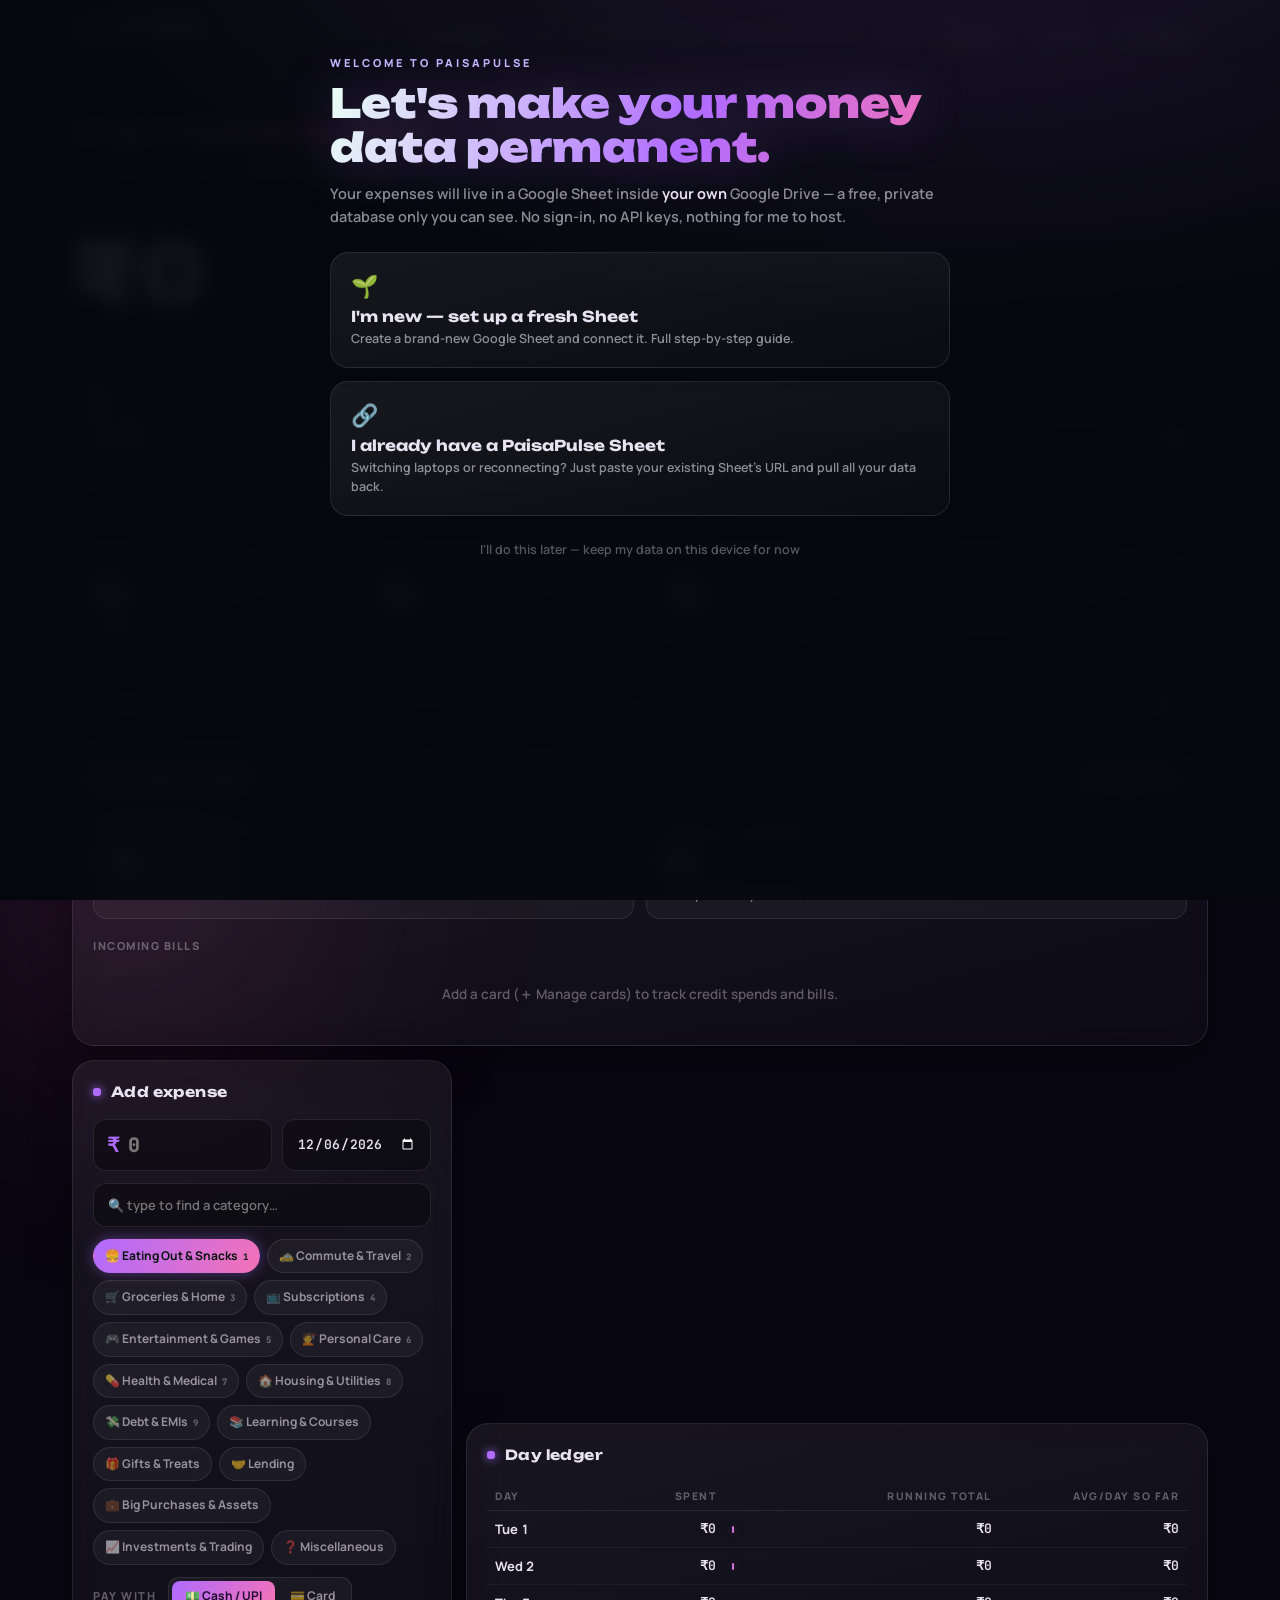
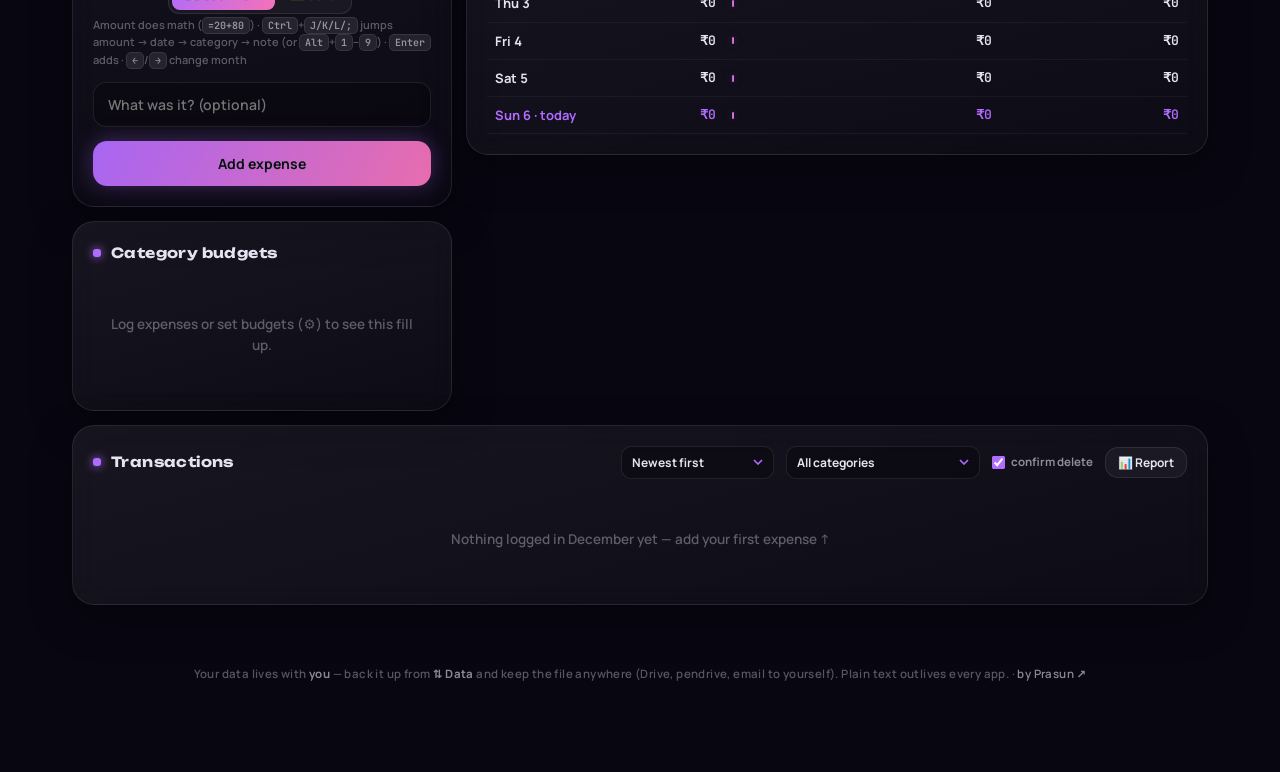
==== commit 45ce3c2c: "Add credit-card tracking with two-lens accounting Every transaction now carries a type (normal | cre" ====
--- a/src/index.html
+++ b/src/index.html
@@ -45,6 +45,7 @@
       <span class="today-pill" id="todayPill" title="Today"></span>
       <span class="badge" id="saveBadge"><span class="dot"></span><span id="saveBadgeTxt">checking…</span></span>
       <button id="btnSound" title="Toggle sound effects" aria-label="Toggle sound effects">🔊</button>
+      <button id="btnCards">💳 Cards</button>
       <button id="btnData">⇅ Data</button>
       <button id="btnSettings">⚙ Budgets</button>
     </div>
@@ -86,6 +87,18 @@
     <span>✦ Loaded your full history (Sep 2025 → Jun 2026) with the cleaned-up categories to get you started.</span>
     <button id="seedDismiss">Got it</button>
   </div>
+
+  <section class="card credit-card" id="creditSection" style="margin-top:14px">
+    <h2 class="txn-head"><span class="h2-title"><span class="spark"></span>Cards &amp; Credit</span>
+      <button id="btnManageCards" style="padding:6px 12px;font-size:12px">＋ Manage cards</button>
+    </h2>
+    <div class="credit-stats">
+      <div class="credit-stat"><div class="lbl">Outstanding</div><div class="val" id="outstandingAmt">₹0</div><div class="sub">owed across all cards</div></div>
+      <div class="credit-stat"><div class="lbl">Cash out this month</div><div class="val" id="cashflowAmt">₹0</div><div class="sub">money that left your bank</div></div>
+    </div>
+    <div class="shock-head">Incoming bills</div>
+    <div id="shockList"></div>
+  </section>
 
   <div class="grid">
     <div class="col">
@@ -101,6 +114,14 @@
           <div class="cat-suggest" id="catSuggest" hidden></div>
         </div>
         <div class="chips" id="catChips"></div>
+        <div class="paywith-row">
+          <span class="paywith-lbl">Pay with</span>
+          <span class="paywith" id="addPaywith">
+            <button type="button" class="pw-btn on" data-pw="normal">💵 Cash / UPI</button>
+            <button type="button" class="pw-btn" data-pw="credit">💳 Card</button>
+          </span>
+        </div>
+        <div id="addCardWrap" hidden><select id="addCardSel" class="card-select"></select></div>
         <div class="kbd-hint" id="kbdHint"></div>
         <input id="note" class="field-gap" placeholder="What was it? (optional)" autocomplete="off">
         <button class="btn-glow" id="btnAdd">Add expense</button>
@@ -217,9 +238,47 @@
     <input type="date" id="editDate">
   </div>
   <div class="chips" id="editCatChips" style="margin-top:14px"></div>
+  <div class="paywith-row">
+    <span class="paywith-lbl">Pay with</span>
+    <span class="paywith" id="editPaywith">
+      <button type="button" class="pw-btn on" data-epw="normal">💵 Cash / UPI</button>
+      <button type="button" class="pw-btn" data-epw="credit">💳 Card</button>
+    </span>
+  </div>
+  <div id="editCardWrap" hidden><select id="editCardSel" class="card-select"></select></div>
   <input id="editNote" class="field-gap" placeholder="What was it? (optional)" autocomplete="off" style="margin-top:10px">
   <div class="m-row" style="margin-top:16px">
     <button class="btn-glow" id="btnSaveEdit">Save changes</button>
+    <button data-close>Cancel</button>
+  </div>
+</dialog>
+
+<!-- Cards modal -->
+<dialog id="cardsModal">
+  <div class="m-head"><h3>Your credit cards</h3><button class="btn-ghost" data-close>✕</button></div>
+  <p class="hint">Add each card with the day its <b>statement</b> generates and the day payment is <b>due</b>. PaisaPulse groups your swipes into billing cycles and counts down to each due date.</p>
+  <div id="cardsList"></div>
+  <div class="divider"></div>
+  <div class="card-form">
+    <input id="cardName" placeholder="Card name (e.g. HDFC Millennia)" autocomplete="off" maxlength="40">
+    <div class="card-form-days">
+      <label>Statement day<input id="cardStmt" inputmode="numeric" placeholder="1–31"></label>
+      <label>Due day<input id="cardDue" inputmode="numeric" placeholder="1–31"></label>
+    </div>
+    <button class="btn-glow" id="btnAddCard">Add card</button>
+  </div>
+</dialog>
+
+<!-- Card payment modal -->
+<dialog id="payModal">
+  <div class="m-head"><h3>Record a payment — <span id="payCardName">card</span></h3><button class="btn-ghost" data-close>✕</button></div>
+  <p class="hint">Enter how much you paid toward this card's bill. Partial / minimum-due payments are fine — your outstanding just won't reach zero.</p>
+  <div class="amt-row">
+    <div class="amt-in"><span>₹</span><input id="payAmt" inputmode="text" placeholder="0" autocomplete="off"></div>
+    <input type="date" id="payDate">
+  </div>
+  <div class="m-row" style="margin-top:16px">
+    <button class="btn-glow" id="btnConfirmPay">Record payment</button>
     <button data-close>Cancel</button>
   </div>
 </dialog>
--- a/src/css/styles.css
+++ b/src/css/styles.css
@@ -447,3 +447,54 @@
 .txn .edit-btn:hover{opacity:1!important;background:rgba(176,107,255,.12)}
 #editCatChips .chip .k{display:none}
 #editCatChips{max-height:200px;overflow-y:auto}
+
+/* ---------- CREDIT: paywith control ---------- */
+.paywith-row{display:flex;align-items:center;gap:12px;margin:4px 0 2px;flex-wrap:wrap}
+.paywith-lbl{font-size:11px;font-weight:800;letter-spacing:1.5px;text-transform:uppercase;color:var(--ink-faint)}
+.paywith{display:inline-flex;background:var(--glass);border:1px solid var(--line);border-radius:11px;padding:3px;gap:2px}
+.pw-btn{font-size:12px;font-weight:700;padding:6px 13px;border-radius:8px;border:none;background:transparent;color:var(--ink-dim)}
+.pw-btn:hover{background:var(--glass-hi);transform:none}
+.pw-btn.on{background:linear-gradient(120deg,var(--pulse),var(--ice));color:#1a0b2e}
+.card-select{margin-top:10px;font-size:13px;color:var(--ink);color-scheme:dark}
+
+/* ---------- CREDIT: txn badges ---------- */
+.txn .credit-badge,.txn .pay-badge{display:inline-block;font-family:var(--body);font-size:10px;font-weight:800;
+  padding:1px 7px;border-radius:99px;margin-left:6px;vertical-align:1px;letter-spacing:.2px}
+.txn .credit-badge{color:var(--lilac);background:rgba(176,107,255,.14);border:1px solid rgba(176,107,255,.3)}
+.txn .pay-badge{color:#5eead4;background:rgba(94,234,212,.12);border:1px solid rgba(94,234,212,.28)}
+.txn.is-payment .a{color:#5eead4}
+.txn.is-payment .e{background:rgba(94,234,212,.1);border-color:rgba(94,234,212,.25)}
+
+/* ---------- CREDIT: cards & credit section ---------- */
+.credit-stats{display:grid;grid-template-columns:repeat(auto-fit,minmax(180px,1fr));gap:12px;margin:6px 0 18px}
+.credit-stat{background:rgba(255,255,255,.035);border:1px solid var(--line);border-radius:14px;padding:14px 16px}
+.credit-stat .lbl{font-size:10.5px;font-weight:800;letter-spacing:1.6px;text-transform:uppercase;color:var(--ink-faint)}
+.credit-stat .val{font-family:var(--mono);font-weight:800;font-size:24px;margin-top:5px;font-variant-numeric:tabular-nums}
+.credit-stat .sub{font-size:11.5px;color:var(--ink-dim);margin-top:3px;font-weight:600}
+.shock-head{font-size:11px;font-weight:800;letter-spacing:1.5px;text-transform:uppercase;color:var(--ink-faint);margin-bottom:10px}
+.shock-row{display:flex;align-items:center;gap:12px;padding:12px 14px;border-radius:14px;margin-bottom:8px;
+  background:linear-gradient(165deg,rgba(255,255,255,.05),rgba(255,255,255,.02));border:1px solid var(--line)}
+.shock-row.urgent{border-color:rgba(251,191,36,.4);box-shadow:0 0 18px rgba(251,191,36,.1)}
+.shock-row.overdue{border-color:rgba(251,113,133,.45);box-shadow:0 0 18px rgba(251,113,133,.14)}
+.shock-l{flex:1;min-width:0}
+.shock-card{font-weight:800;font-size:13.5px}
+.shock-due{font-size:12px;color:var(--ink-dim);font-weight:600;margin-top:2px}
+.shock-row.urgent .shock-due b{color:var(--ember)}
+.shock-row.overdue .shock-due b{color:var(--burn)}
+.shock-amt{font-family:var(--mono);font-weight:800;font-size:16px;white-space:nowrap}
+.shock-pay{flex:none;padding:7px 16px;font-size:12px;border-radius:10px;
+  background:linear-gradient(120deg,var(--pulse),var(--ice));color:#1a0b2e;border:none;font-weight:800}
+.shock-pay:hover{box-shadow:0 0 16px rgba(176,107,255,.4)}
+
+/* ---------- CREDIT: cards modal ---------- */
+.card-row{display:flex;align-items:center;gap:10px;padding:12px 14px;border-radius:13px;margin-bottom:8px;
+  background:rgba(255,255,255,.04);border:1px solid var(--line)}
+.card-row-main{flex:1;min-width:0;display:flex;flex-direction:column;gap:2px}
+.card-row-main b{font-size:14px;font-weight:800}
+.card-row-meta{font-size:11.5px;color:var(--ink-dim);font-weight:600}
+.card-row button{flex:none;padding:6px 12px;font-size:12px}
+.card-form{display:flex;flex-direction:column;gap:10px}
+.card-form-days{display:flex;gap:10px}
+.card-form-days label{flex:1;font-size:11px;font-weight:800;letter-spacing:1px;text-transform:uppercase;color:var(--ink-faint);
+  display:flex;flex-direction:column;gap:6px}
+.card-form-days input{font-family:var(--mono);text-align:center}
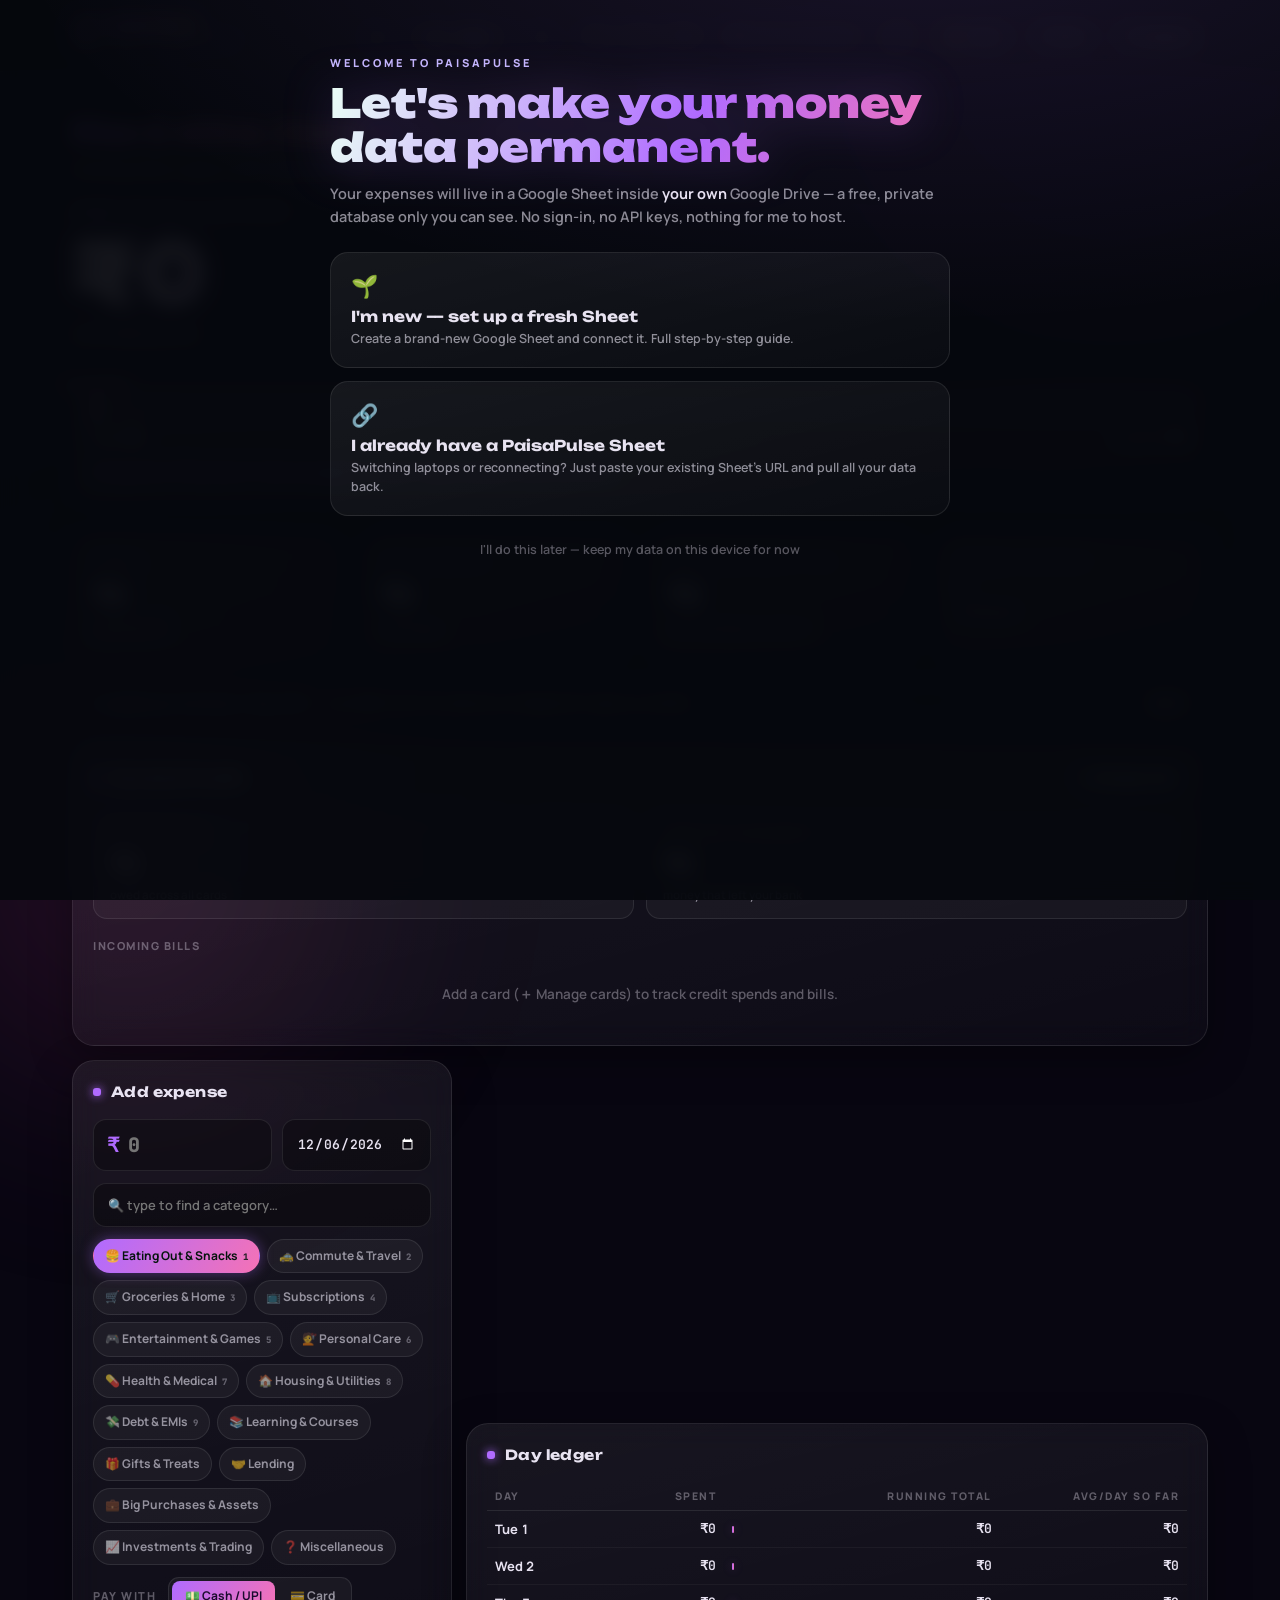
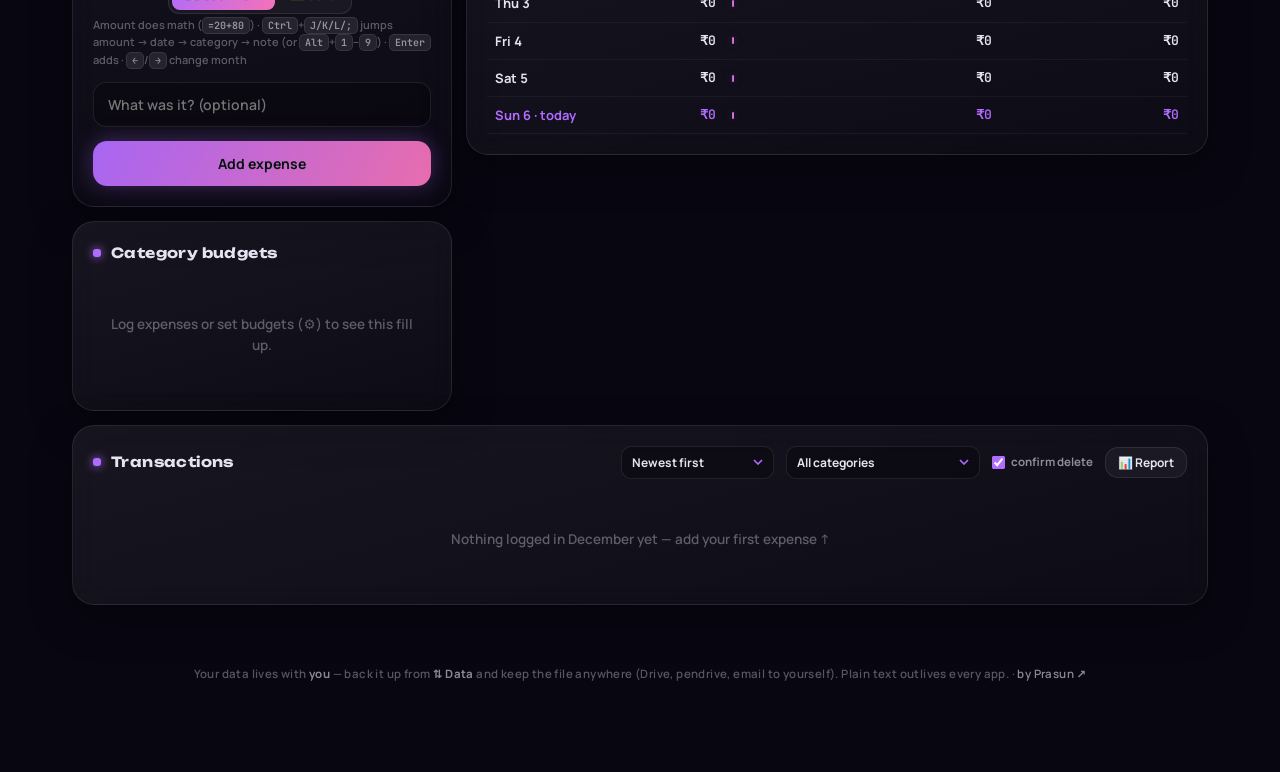
==== commit 707396dc: "Sync cards & credit data to Google Sheet (cross-device) Extends the cloud backend so credit type, ca" ====
--- a/src/index.html
+++ b/src/index.html
@@ -355,9 +355,11 @@
 
 <!-- Apps Script source (non-executing template — shown/copied during onboarding) -->
 <script type="text/plain" id="ppScriptSrc">/*** PaisaPulse — Google Apps Script backend (bind this to your Sheet) ***/
-var SHEET_EXP = 'Expenses';
-var SHEET_BUD = 'Budgets';
-var HEADERS   = ['ID','Date','Category','Note','Amount','CreatedAt'];
+var SHEET_EXP   = 'Expenses';
+var SHEET_BUD   = 'Budgets';
+var SHEET_CARDS = 'Cards';
+var HEADERS      = ['ID','Date','Category','Note','Amount','CreatedAt','Type','CardId'];
+var CARD_HEADERS = ['ID','Name','StatementDay','DueDay'];
 
 function doGet(e){
   return json(readAll());
@@ -371,8 +373,10 @@
     switch (body.action) {
       case 'ping':    return json({ok:true});
       case 'add':     addRow(body.expense);                                  return json({ok:true});
+      case 'update':  updateRow(body.expense);                               return json({ok:true});
       case 'delete':  return json({ok:true, deleted: deleteRow(body.id)});
       case 'budgets': writeBudgets(body.budgets || {});                      return json({ok:true});
+      case 'cards':   writeCards(body.cards || []);                          return json({ok:true});
       case 'import':  return json(merge({ok:true}, importRows(body.expenses || [], body.replace === true)));
       default:        return json({ok:false, error:'unknown action'});
     }
@@ -392,6 +396,13 @@
     sh.getRange(1,1,1,HEADERS.length).setValues([HEADERS]).setFontWeight('bold');
     sh.getRange('B:B').setNumberFormat('@');
     sh.setFrozenRows(1);
+  } else {
+    // Migrate an older 6-column sheet in place: add Type / CardId header cells.
+    // Existing data rows are never modified — their Type/CardId simply read as ''.
+    var hdr = sh.getRange(1,1,1,HEADERS.length).getValues()[0];
+    if (hdr[6] !== 'Type' || hdr[7] !== 'CardId') {
+      sh.getRange(1,1,1,HEADERS.length).setValues([HEADERS]).setFontWeight('bold');
+    }
   }
   return sh;
 }
@@ -400,6 +411,13 @@
   var s = ss(), sh = s.getSheetByName(SHEET_BUD);
   if (!sh) sh = s.insertSheet(SHEET_BUD);
   if (sh.getLastRow() === 0) sh.getRange(1,1,1,2).setValues([['Key','Value']]).setFontWeight('bold');
+  return sh;
+}
+
+function cardsSheet(){
+  var s = ss(), sh = s.getSheetByName(SHEET_CARDS);
+  if (!sh) sh = s.insertSheet(SHEET_CARDS);
+  if (sh.getLastRow() === 0) sh.getRange(1,1,1,CARD_HEADERS.length).setValues([CARD_HEADERS]).setFontWeight('bold');
   return sh;
 }
 
@@ -411,10 +429,16 @@
       var r = vals[i];
       if (r[0]==='' && r[1]==='' && r[4]==='') continue;
       expenses.push({ id: String(r[0]), date: fmtDate(r[1]), cat: String(r[2]),
-        note: String(r[3]), amount: Number(r[4]) || 0, createdAt: r[5] ? String(r[5]) : '' });
+        note: String(r[3]), amount: Number(r[4]) || 0, createdAt: r[5] ? String(r[5]) : '',
+        type: r[6] ? String(r[6]) : 'normal', cardId: r[7] ? String(r[7]) : '' });
     }
   }
-  return {ok:true, expenses: expenses, budgets: readBudgets()};
+  var sp = ss(), folderUrl = '';
+  try {
+    var parents = DriveApp.getFileById(sp.getId()).getParents();
+    folderUrl = parents.hasNext() ? parents.next().getUrl() : '';
+  } catch(e) {}
+  return {ok:true, expenses: expenses, budgets: readBudgets(), cards: readCards(), folderUrl: folderUrl, sheetUrl: sp.getUrl()};
 }
 
 function readBudgets(){
@@ -430,12 +454,34 @@
   return out;
 }
 
+function readCards(){
+  var sh = cardsSheet(), last = sh.getLastRow(), out = [];
+  if (last > 1) {
+    var vals = sh.getRange(2,1,last-1,CARD_HEADERS.length).getValues();
+    for (var i=0;i<vals.length;i++){
+      var r = vals[i];
+      if (!r[0] && !r[1]) continue;
+      out.push({ id:String(r[0]), name:String(r[1]), statementDay:Number(r[2])||1, dueDay:Number(r[3])||1 });
+    }
+  }
+  return out;
+}
+
 function addRow(exp){
   if (!exp) return;
   var sh = expSheet();
   if (exp.id && findRowById(sh, exp.id) > 0) return;
   sh.appendRow([ exp.id || '', fmtDate(exp.date), exp.cat || '', exp.note || '',
-                 Number(exp.amount) || 0, exp.createdAt || new Date().toISOString() ]);
+                 Number(exp.amount) || 0, exp.createdAt || new Date().toISOString(),
+                 exp.type || 'normal', exp.cardId || '' ]);
+}
+
+function updateRow(exp){
+  if (!exp || !exp.id) return;
+  var sh = expSheet(), row = findRowById(sh, exp.id);
+  if (row < 2) { addRow(exp); return; }
+  sh.getRange(row, 1, 1, HEADERS.length).setValues([[ exp.id, fmtDate(exp.date), exp.cat || '', exp.note || '',
+    Number(exp.amount) || 0, exp.createdAt || new Date().toISOString(), exp.type || 'normal', exp.cardId || '' ]]);
 }
 
 function deleteRow(id){
@@ -455,7 +501,8 @@
   var out = [], added = 0, skipped = 0;
   for (var j=0;j<rows.length;j++){
     var e = rows[j], row = [ e.id||'', fmtDate(e.date), e.cat||'', e.note||'',
-                             Number(e.amount)||0, e.createdAt || new Date().toISOString() ];
+                             Number(e.amount)||0, e.createdAt || new Date().toISOString(),
+                             e.type || 'normal', e.cardId || '' ];
     if (seen['id:'+String(e.id)] || seen[sig(row)]) { skipped++; continue; }
     seen['id:'+String(e.id)] = true; seen[sig(row)] = true;
     out.push(row); added++;
@@ -472,6 +519,18 @@
   var cats = b.cats || {};
   for (var k in cats) if (cats.hasOwnProperty(k)) rows.push([k, Number(cats[k]) || 0]);
   if (rows.length) sh.getRange(2,1,rows.length,2).setValues(rows);
+}
+
+function writeCards(cards){
+  var sh = cardsSheet(), last = sh.getLastRow();
+  if (last > 1) sh.deleteRows(2, last-1);
+  var rows = [];
+  for (var i=0;i<cards.length;i++){
+    var c = cards[i] || {};
+    if (!c.id && !c.name) continue;
+    rows.push([ c.id||'', c.name||'', Number(c.statementDay)||1, Number(c.dueDay)||1 ]);
+  }
+  if (rows.length) sh.getRange(2,1,rows.length,CARD_HEADERS.length).setValues(rows);
 }
 
 function findRowById(sh, id){
